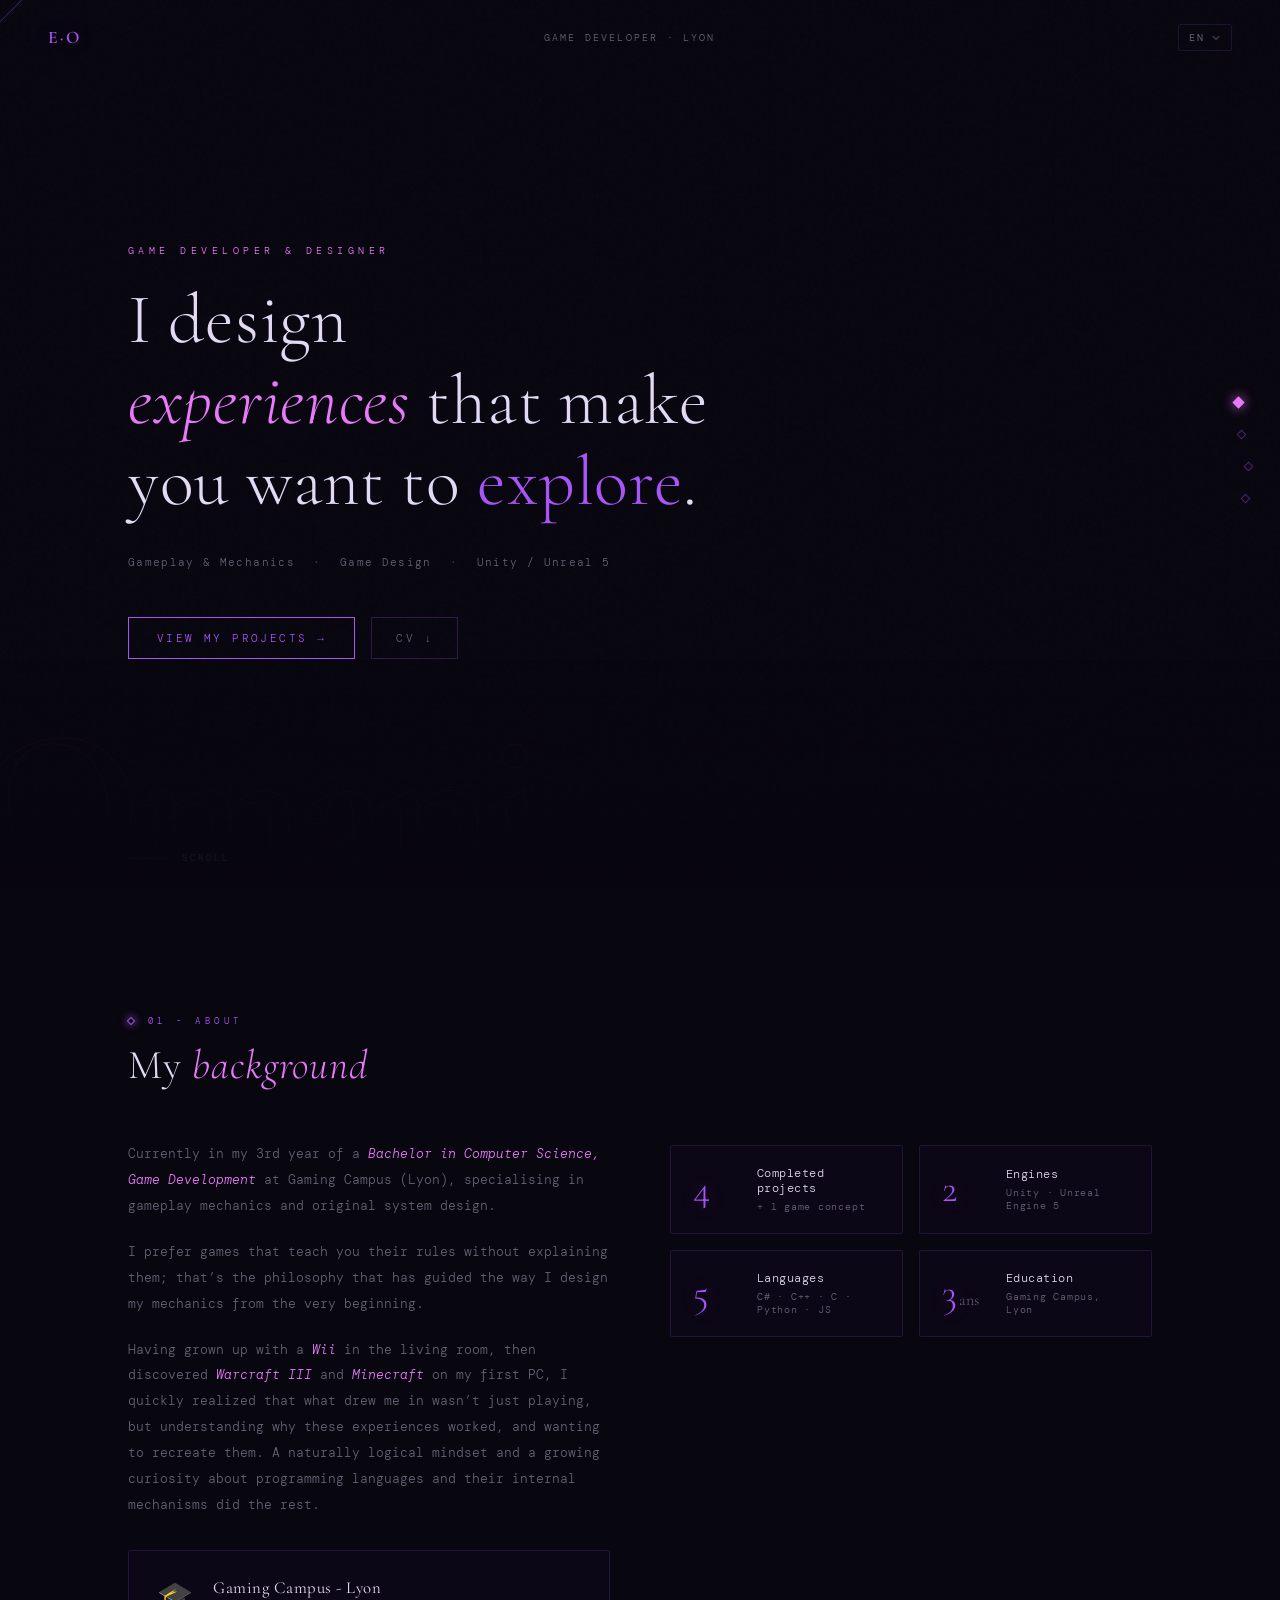
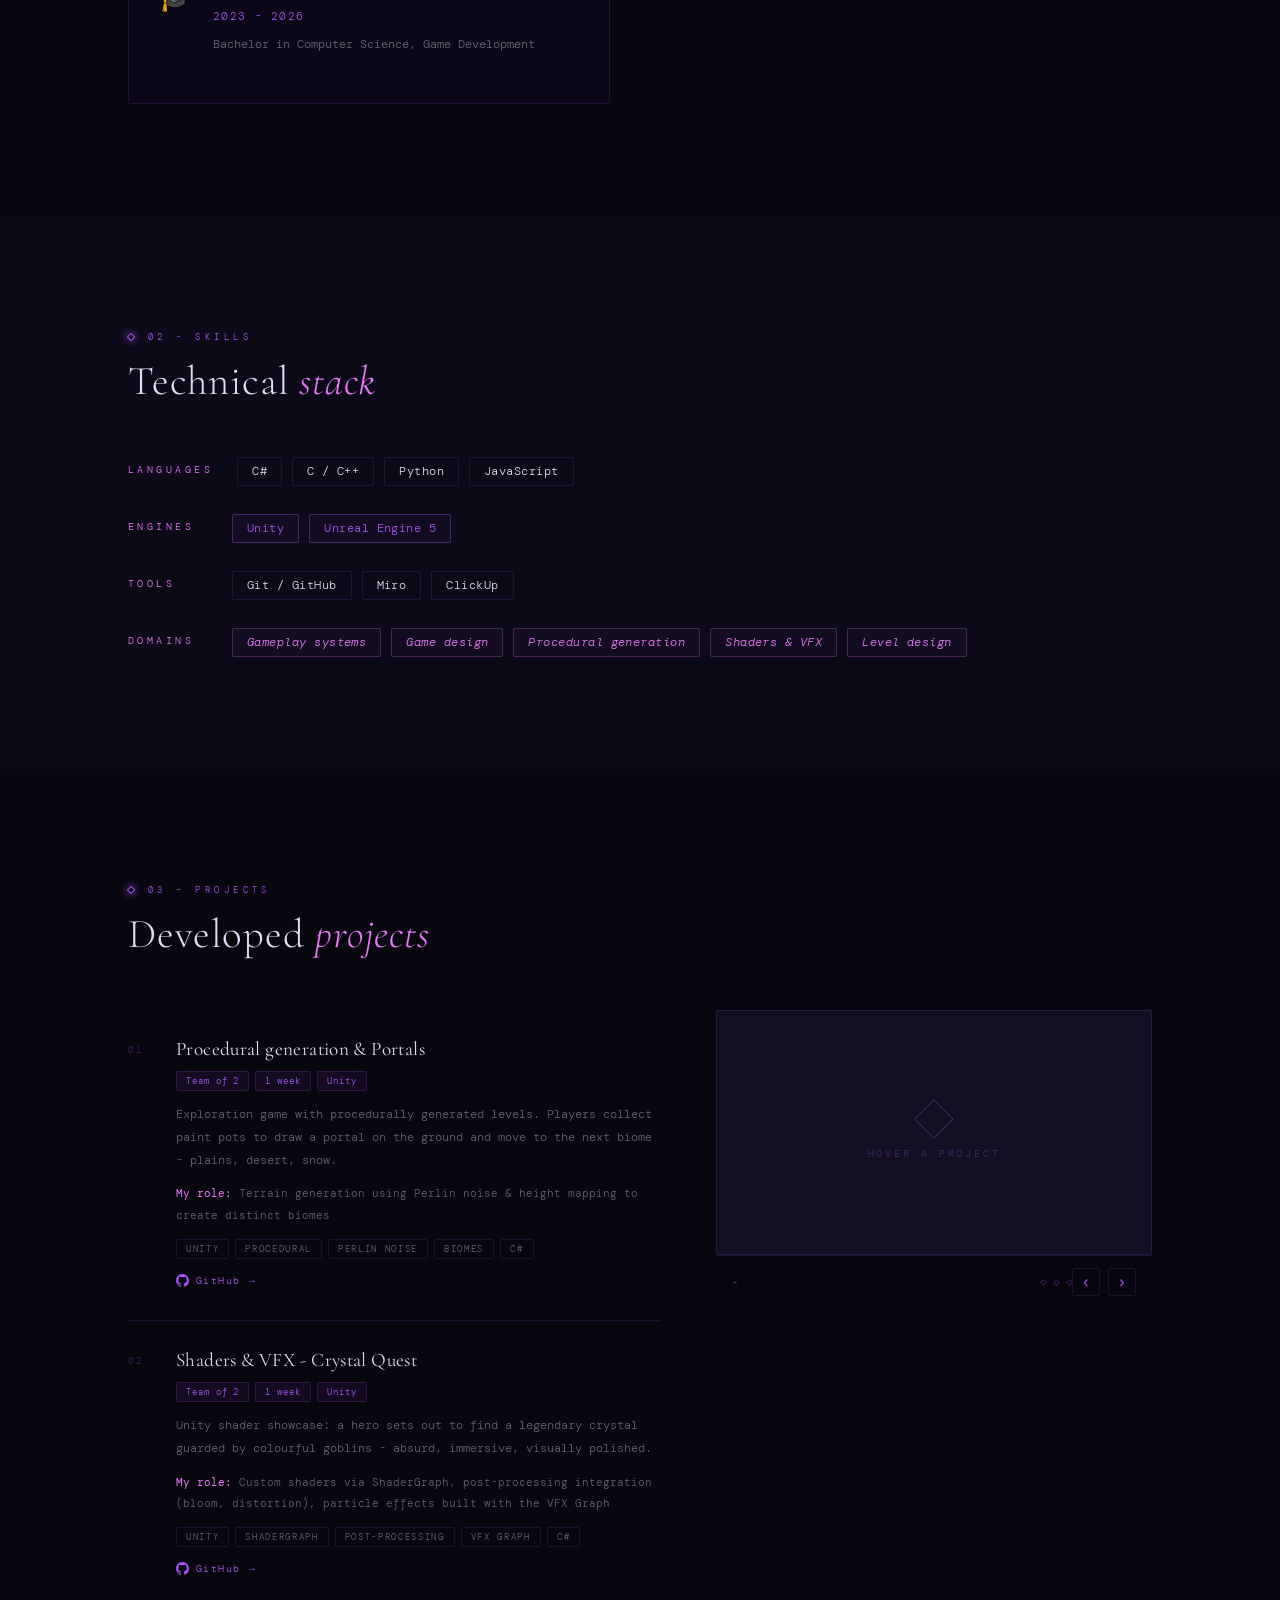
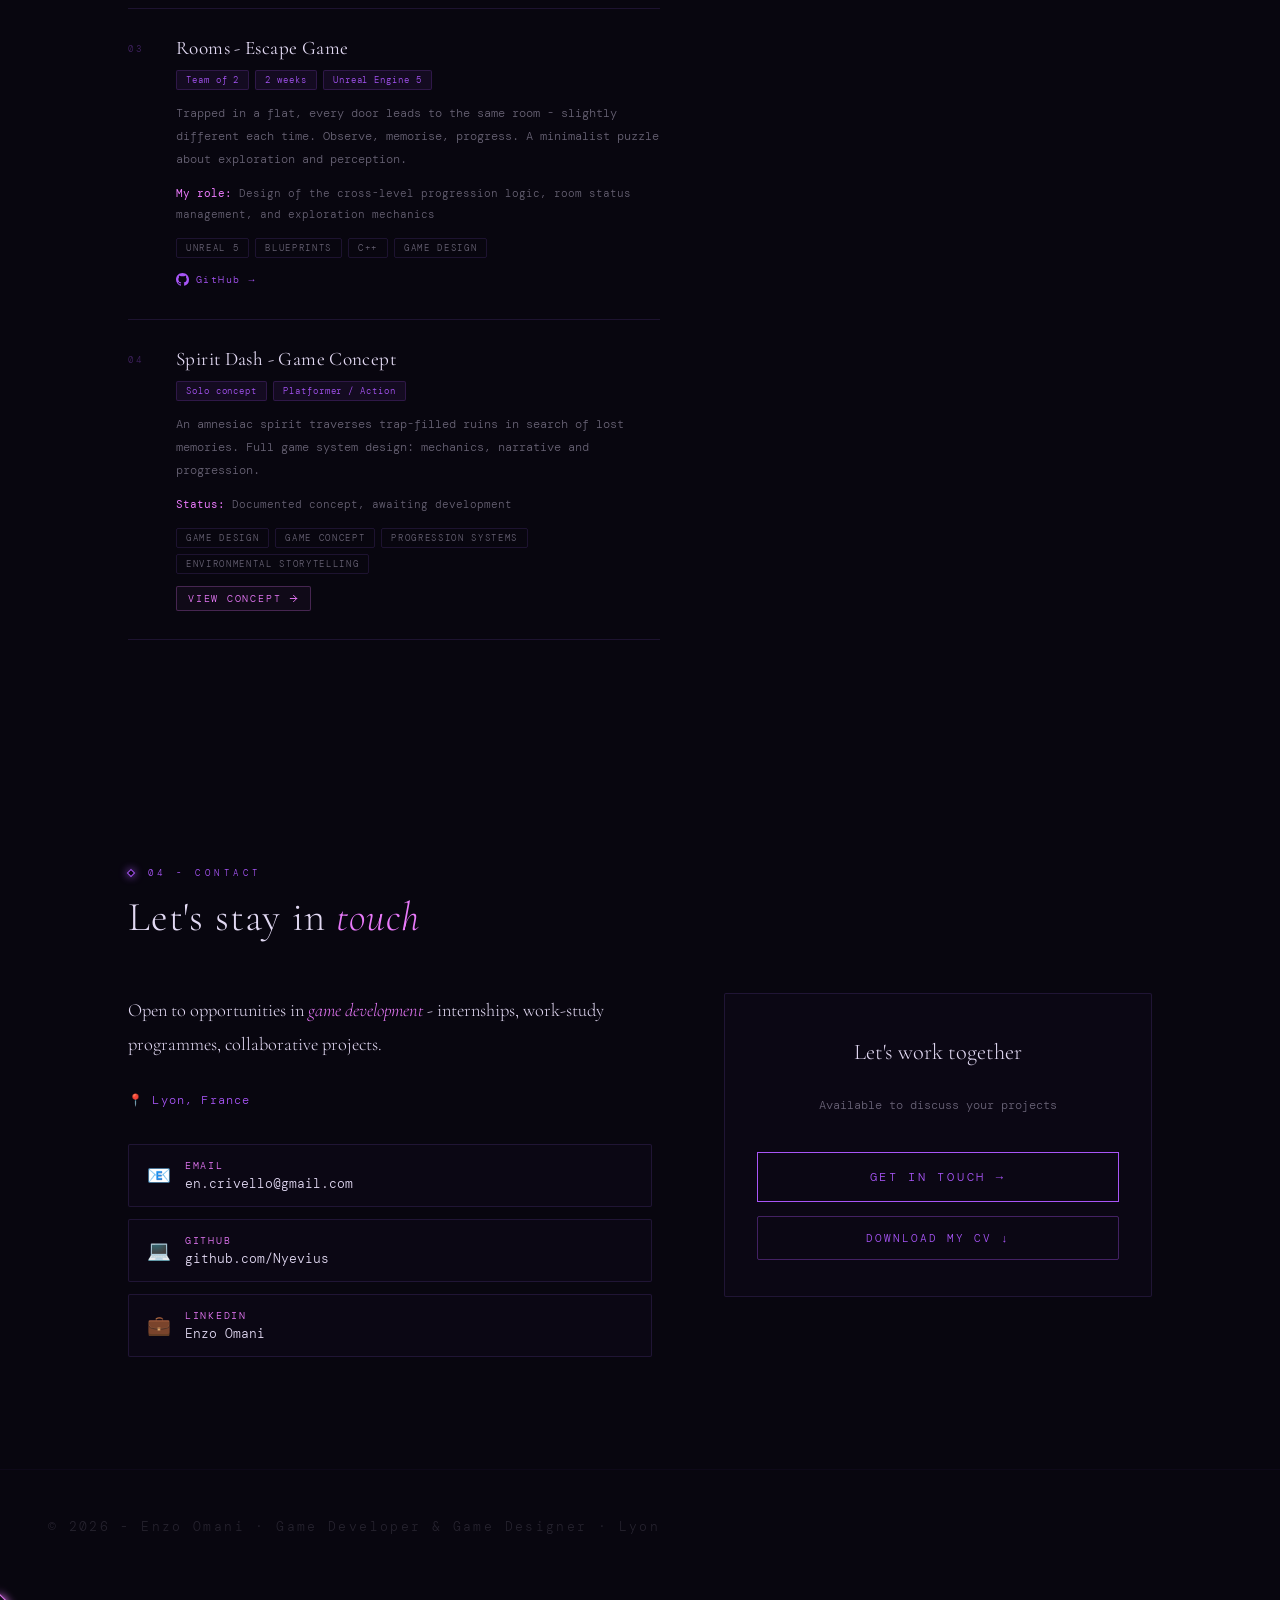
==== en/index.html @ 48c4a026 "Add English pages and language switcher Introduce English version of the site and UI language switch" ====
﻿<!DOCTYPE html>
<html lang="en">
<head>
    <meta charset="UTF-8">
    <meta name="viewport" content="width=device-width, initial-scale=1.0">
    <title>Enzo Omani - Game Developer & Game Designer</title>
    <link rel="preconnect" href="https://fonts.googleapis.com">
    <link rel="preconnect" href="https://fonts.gstatic.com" crossorigin>
    <link href="https://fonts.googleapis.com/css2?family=Cormorant+Garamond:ital,wght@0,300;0,400;0,600;1,300;1,400&family=DM+Mono:ital,wght@0,300;0,400;1,300&display=swap" rel="stylesheet">
    <link rel="stylesheet" href="style.css">
</head>
<body>
    <canvas id="hex-canvas"></canvas>

    <nav class="nav">
        <div class="nav-logo">E·O</div>
        <div class="nav-right">Game Developer · Lyon</div>

        <div class="lang-switcher">
            <button class="lang-btn" id="lang-btn" aria-label="Switch language">
                <span class="lang-current">EN</span>
                <svg width="10" height="10" viewBox="0 0 10 10" fill="currentColor"><path d="M2 3.5L5 6.5L8 3.5" stroke="currentColor" stroke-width="1.2" fill="none" stroke-linecap="round"/></svg>
            </button>
            <div class="lang-dropdown" id="lang-dropdown">
                <a href="../en/" class="lang-option lang-option--active">EN - English</a>
                <a href="../fr/" class="lang-option">FR - Français</a>
            </div>
        </div>
    </nav>

    <header class="hero">
        <div class="hero-watermark">Omani</div>
        <div class="hero-content">
            <p class="hero-eyebrow">Game Developer &amp; Designer</p>
            <h1>
                I design<br>
                <span class="highlight">experiences</span> that make<br>
                you want to <span class="highlight-teal">explore</span>.
            </h1>
            <p class="hero-subtitle">
                Gameplay &amp; Mechanics <span>·</span> Game Design <span>·</span> Unity / Unreal 5
            </p>
            <div class="hero-cta">
                <a href="#projects" class="btn-primary">View my projects <span class="btn-arrow">→</span></a>
                <a href="../CV_Enzo_OMANI_EN.pdf" download class="btn-ghost">CV ↓</a>
            </div>
        </div>
        <div class="scroll-hint"><div class="scroll-line"></div>Scroll</div>
    </header>

    <!-- À propos -->
    <section id="about" class="section">
        <p class="section-label">01 - About</p>
        <h2>My <span class="accent">background</span></h2>
        <div class="about-grid">
            <div class="about-text">
                <p>Currently in my 3rd year of a <span class="highlight">Bachelor in Computer Science, Game Development</span> at Gaming Campus (Lyon), specialising in gameplay mechanics and original system design.</p>
                <p>I prefer games that teach you their rules without explaining them; that’s the philosophy that has guided the way I design my mechanics from the very beginning.</p>
                <p>Having grown up with a <span class="highlight">Wii</span> in the living room, then discovered <span class="highlight">Warcraft III</span> and <span class="highlight">Minecraft</span> on my first PC, I quickly realized that what drew me in wasn’t just playing, but understanding why these experiences worked, and wanting to recreate them. A naturally logical mindset and a growing curiosity about programming languages and their internal mechanisms did the rest.</p>
                <div class="formation-card">
                    <div class="formation-icon">🎓</div>
                    <div class="formation-content">
                        <h3>Gaming Campus - Lyon</h3>
                        <p class="formation-years">2023 - 2026</p>
                        <p class="formation-degree">Bachelor in Computer Science, Game Development</p>
                    </div>
                </div>
            </div>
            <div class="about-highlights">
                <div class="highlight-card">
                    <span class="highlight-num">4</span>
                    <div class="highlight-info">
                        <span class="highlight-label">Completed projects</span>
                        <span class="highlight-sub">+ 1 game concept</span>
                    </div>
                </div>
                <div class="highlight-card">
                    <span class="highlight-num">2</span>
                    <div class="highlight-info">
                        <span class="highlight-label">Engines</span>
                        <span class="highlight-sub">Unity · Unreal Engine 5</span>
                    </div>
                </div>
                <div class="highlight-card">
                    <span class="highlight-num">5</span>
                    <div class="highlight-info">
                        <span class="highlight-label">Languages</span>
                        <span class="highlight-sub">C# · C++ · C · Python · JS</span>
                    </div>
                </div>
                <div class="highlight-card">
                    <span class="highlight-num">3<span class="highlight-num-unit">ans</span></span>
                    <div class="highlight-info">
                        <span class="highlight-label">Education</span>
                        <span class="highlight-sub">Gaming Campus, Lyon</span>
                    </div>
                </div>
            </div>
        </div>
    </section>

    <!-- Compétences -->
    <section id="skills" class="section dark-section">
        <p class="section-label">02 - Skills</p>
        <h2>Technical <span class="accent">stack</span></h2>
        <div class="skills-flat">
            <div class="skills-flat-group">
                <span class="skills-flat-label">Languages</span>
                <div class="skills-flat-tags">
                    <span class="skill-pill">C#</span>
                    <span class="skill-pill">C / C++</span>
                    <span class="skill-pill">Python</span>
                    <span class="skill-pill">JavaScript</span>
                </div>
            </div>
            <div class="skills-flat-group">
                <span class="skills-flat-label">Engines</span>
                <div class="skills-flat-tags">
                    <span class="skill-pill accent">Unity</span>
                    <span class="skill-pill accent">Unreal Engine 5</span>
                </div>
            </div>
            <div class="skills-flat-group">
                <span class="skills-flat-label">Tools</span>
                <div class="skills-flat-tags">
                    <span class="skill-pill">Git / GitHub</span>
                    <span class="skill-pill">Miro</span>
                    <span class="skill-pill">ClickUp</span>
                </div>
            </div>
            <div class="skills-flat-group">
                <span class="skills-flat-label">Domains</span>
                <div class="skills-flat-tags">
                    <span class="skill-pill highlight">Gameplay systems</span>
                    <span class="skill-pill highlight">Game design</span>
                    <span class="skill-pill highlight">Procedural generation</span>
                    <span class="skill-pill highlight">Shaders &amp; VFX</span>
                    <span class="skill-pill highlight">Level design</span>
                </div>
            </div>
        </div>
    </section>

    <!-- Projets -->
    <section id="projects" class="section">
        <p class="section-label">03 - Projects</p>
        <h2>Developed <span class="accent">projects</span></h2>
        <div class="projects-layout">

            <!-- Liste gauche -->
            <div class="projects-list-panel">

                <div class="project-row" data-project="0">
                    <span class="row-num">01</span>
                    <div class="row-body">
                        <h3 class="row-title">Procedural generation &amp; Portals</h3>
                        <div class="row-meta">
                            <span class="meta-badge">Team of 2</span>
                            <span class="meta-badge">1 week</span>
                            <span class="meta-badge">Unity</span>
                        </div>
                        <p class="row-desc">Exploration game with procedurally generated levels. Players collect paint pots to draw a portal on the ground and move to the next biome - plains, desert, snow.</p>
                        <p class="row-role"><strong>My role:</strong> Terrain generation using Perlin noise & height mapping to create distinct biomes</p>
                        <div class="row-tags"><span class="tag">Unity</span><span class="tag">Procedural</span><span class="tag">Perlin Noise</span><span class="tag">Biomes</span><span class="tag">C#</span></div>
                        <a href="https://github.com/Nyevius/Portal-Procedural" target="_blank" rel="noopener" class="row-link">
                            <svg width="13" height="13" viewBox="0 0 24 24" fill="currentColor"><path d="M12 0C5.37 0 0 5.37 0 12c0 5.31 3.435 9.795 8.205 11.385.6.105.825-.255.825-.57 0-.285-.015-1.23-.015-2.235-3.015.555-3.795-.735-4.035-1.41-.135-.345-.72-1.41-1.23-1.695-.42-.225-1.02-.78-.015-.795.945-.015 1.62.87 1.845 1.23 1.08 1.815 2.805 1.305 3.495.99.105-.78.42-1.305.765-1.605-2.67-.3-5.46-1.335-5.46-5.925 0-1.305.465-2.385 1.23-3.225-.12-.3-.54-1.53.12-3.18 0 0 1.005-.315 3.3 1.23.96-.27 1.98-.405 3-.405s2.04.135 3 .405c2.295-1.56 3.3-1.23 3.3-1.23.66 1.65.24 2.88.12 3.18.765.84 1.23 1.905 1.23 3.225 0 4.605-2.805 5.625-5.475 5.925.435.375.81 1.095.81 2.22 0 1.605-.015 2.895-.015 3.3 0 .315.225.69.825.57A12.02 12.02 0 0 0 24 12c0-6.63-5.37-12-12-12z"/></svg>
                            GitHub →
                        </a>
                    </div>
                </div>

                <div class="project-row" data-project="1">
                    <span class="row-num">02</span>
                    <div class="row-body">
                        <h3 class="row-title">Shaders &amp; VFX - Crystal Quest</h3>
                        <div class="row-meta">
                            <span class="meta-badge">Team of 2</span>
                            <span class="meta-badge">1 week</span>
                            <span class="meta-badge">Unity</span>
                        </div>
                        <p class="row-desc">Unity shader showcase: a hero sets out to find a legendary crystal guarded by colourful goblins - absurd, immersive, visually polished.</p>
                        <p class="row-role"><strong>My role:</strong> Custom shaders via ShaderGraph, post-processing integration (bloom, distortion), particle effects built with the VFX Graph</p>
                        <div class="row-tags"><span class="tag">Unity</span><span class="tag">ShaderGraph</span><span class="tag">Post-Processing</span><span class="tag">VFX Graph</span><span class="tag">C#</span></div>
                        <a href="https://github.com/Nyevius/Shaders-VFX" target="_blank" rel="noopener" class="row-link">
                            <svg width="13" height="13" viewBox="0 0 24 24" fill="currentColor"><path d="M12 0C5.37 0 0 5.37 0 12c0 5.31 3.435 9.795 8.205 11.385.6.105.825-.255.825-.57 0-.285-.015-1.23-.015-2.235-3.015.555-3.795-.735-4.035-1.41-.135-.345-.72-1.41-1.23-1.695-.42-.225-1.02-.78-.015-.795.945-.015 1.62.87 1.845 1.23 1.08 1.815 2.805 1.305 3.495.99.105-.78.42-1.305.765-1.605-2.67-.3-5.46-1.335-5.46-5.925 0-1.305.465-2.385 1.23-3.225-.12-.3-.54-1.53.12-3.18 0 0 1.005-.315 3.3 1.23.96-.27 1.98-.405 3-.405s2.04.135 3 .405c2.295-1.56 3.3-1.23 3.3-1.23.66 1.65.24 2.88.12 3.18.765.84 1.23 1.905 1.23 3.225 0 4.605-2.805 5.625-5.475 5.925.435.375.81 1.095.81 2.22 0 1.605-.015 2.895-.015 3.3 0 .315.225.69.825.57A12.02 12.02 0 0 0 24 12c0-6.63-5.37-12-12-12z"/></svg>
                            GitHub →
                        </a>
                    </div>
                </div>

                <div class="project-row" data-project="2">
                    <span class="row-num">03</span>
                    <div class="row-body">
                        <h3 class="row-title">Rooms - Escape Game</h3>
                        <div class="row-meta">
                            <span class="meta-badge">Team of 2</span>
                            <span class="meta-badge">2 weeks</span>
                            <span class="meta-badge">Unreal Engine 5</span>
                        </div>
                        <p class="row-desc">Trapped in a flat, every door leads to the same room - slightly different each time. Observe, memorise, progress. A minimalist puzzle about exploration and perception.</p>
                        <p class="row-role"><strong>My role:</strong> Design of the cross-level progression logic, room status management, and exploration mechanics</p>
                        <div class="row-tags"><span class="tag">Unreal 5</span><span class="tag">Blueprints</span><span class="tag">C++</span><span class="tag">Game Design</span></div>
                        <a href="https://github.com/Nyevius/Rooms-Puzzle-Game-" target="_blank" rel="noopener" class="row-link">
                            <svg width="13" height="13" viewBox="0 0 24 24" fill="currentColor"><path d="M12 0C5.37 0 0 5.37 0 12c0 5.31 3.435 9.795 8.205 11.385.6.105.825-.255.825-.57 0-.285-.015-1.23-.015-2.235-3.015.555-3.795-.735-4.035-1.41-.135-.345-.72-1.41-1.23-1.695-.42-.225-1.02-.78-.015-.795.945-.015 1.62.87 1.845 1.23 1.08 1.815 2.805 1.305 3.495.99.105-.78.42-1.305.765-1.605-2.67-.3-5.46-1.335-5.46-5.925 0-1.305.465-2.385 1.23-3.225-.12-.3-.54-1.53.12-3.18 0 0 1.005-.315 3.3 1.23.96-.27 1.98-.405 3-.405s2.04.135 3 .405c2.295-1.56 3.3-1.23 3.3-1.23.66 1.65.24 2.88.12 3.18.765.84 1.23 1.905 1.23 3.225 0 4.605-2.805 5.625-5.475 5.925.435.375.81 1.095.81 2.22 0 1.605-.015 2.895-.015 3.3 0 .315.225.69.825.57A12.02 12.02 0 0 0 24 12c0-6.63-5.37-12-12-12z"/></svg>
                            GitHub →
                        </a>
                    </div>
                </div>

                <div class="project-row" data-project="3">
                    <span class="row-num">04</span>
                    <div class="row-body">
                        <h3 class="row-title">Spirit Dash - Game Concept</h3>
                        <div class="row-meta">
                            <span class="meta-badge">Solo concept</span>
                            <span class="meta-badge">Platformer / Action</span>
                        </div>
                        <p class="row-desc">An amnesiac spirit traverses trap-filled ruins in search of lost memories. Full game system design: mechanics, narrative and progression.</p>
                        <p class="row-role"><strong>Status:</strong> Documented concept, awaiting development</p>
                        <div class="row-tags"><span class="tag">Game Design</span><span class="tag">Game Concept</span><span class="tag">Progression systems</span><span class="tag">Environmental storytelling</span></div>
                        <a href="spirit-dash.html" class="row-concept-btn">
                            View concept
                            <svg xmlns="http://www.w3.org/2000/svg" width="11" height="11" viewBox="0 0 24 24" fill="none" stroke="currentColor" stroke-width="2" stroke-linecap="round" stroke-linejoin="round"><line x1="5" y1="12" x2="19" y2="12"/><polyline points="12 5 19 12 12 19"/></svg>
                        </a>
                    </div>
                </div>

            </div>

            <!-- Preview panel droite -->
            <div class="projects-preview-panel">
                <div class="preview-frame" id="preview-frame">
                    <!-- Placeholder -->
                    <div class="preview-placeholder" id="preview-placeholder">
                        <div class="placeholder-diamond"></div>
                        <span class="placeholder-text">Hover a project</span>
                    </div>

                    <!-- Slides projet 0 -->
                    <div class="preview-slide" data-project="0" data-img="0"><img src="../images/GenProcStart.png" alt="Plaines"></div>
                    <div class="preview-slide" data-project="0" data-img="1"><img src="../images/GenProcDesert.png" alt="Désert"></div>
                    <div class="preview-slide" data-project="0" data-img="2"><img src="../images/GenProcPortal.png" alt="Portail"></div>

                    <!-- Slides projet 1 -->
                    <div class="preview-slide" data-project="1" data-img="0"><img src="../images/ShaderVFX (1).png" alt="Crystal Quest"></div>
                    <div class="preview-slide" data-project="1" data-img="1"><img src="../images/ShaderVFX (2).png" alt="VFX"></div>

                    <!-- Slides projet 2 -->
                    <div class="preview-slide" data-project="2" data-img="0"><img src="../images/Rooms (1).png" alt="Rooms 1"></div>
                    <div class="preview-slide" data-project="2" data-img="1"><img src="../images/Rooms (2).png" alt="Rooms 2"></div>
                    <div class="preview-slide" data-project="2" data-img="2"><img src="../images/Rooms (3).png" alt="Rooms 3"></div>

                    <!-- Concept Spirit Dash -->
                    <div class="preview-slide" data-project="3" data-img="0">
                        <img src="../images/SpiritDash.png" alt="Spirit Dash">
                    </div>
                </div>

                <!-- Nav barre sous la preview -->
                <div class="preview-nav">
                    <span class="preview-nav-title" id="preview-nav-title">-</span>
                    <div class="preview-dots" id="preview-dots"></div>
                    <div class="preview-arrows">
                        <button class="preview-btn" id="preview-prev">‹</button>
                        <button class="preview-btn" id="preview-next">›</button>
                    </div>
                </div>
            </div>

        </div>
    </section>

    <!-- Contact -->
    <section id="contact" class="section">
        <p class="section-label">04 - Contact</p>
        <h2>Let's stay in <span class="accent">touch</span></h2>
        <div class="contact-layout">
            <div>
                <p class="contact-intro">Open to opportunities in <span class="highlight">game development</span> - internships, work-study programmes, collaborative projects.</p>
                <p class="contact-location">📍 Lyon, France</p>
                <div class="contact-links">
                    <a href="mailto:en.crivello@gmail.com" class="contact-link">
                        <span class="contact-icon">📧</span>
                        <div class="contact-info-block"><span class="contact-label">Email</span><span class="contact-value">en.crivello@gmail.com</span></div>
                    </a>
                    <a href="https://github.com/Nyevius" target="_blank" rel="noopener noreferrer" class="contact-link">
                        <span class="contact-icon">💻</span>
                        <div class="contact-info-block"><span class="contact-label">GitHub</span><span class="contact-value">github.com/Nyevius</span></div>
                    </a>
                    <a href="https://www.linkedin.com/in/enzo-omani/" target="_blank" rel="noopener noreferrer" class="contact-link">
                        <span class="contact-icon">💼</span>
                        <div class="contact-info-block"><span class="contact-label">LinkedIn</span><span class="contact-value">Enzo Omani</span></div>
                    </a>
                </div>
            </div>
            <div class="contact-actions">
                <p class="contact-actions-title">Let's work together</p>
                <p class="contact-actions-sub">Available to discuss your projects</p>
                <a href="mailto:en.crivello@gmail.com" class="btn-primary btn-large">Get in touch <span class="btn-arrow">→</span></a>
                <a href="../CV_Enzo_OMANI_EN.pdf" download class="btn-secondary">Download my CV ↓</a>
            </div>
        </div>
    </section>

    <footer><p>© 2026 - Enzo Omani · Game Developer &amp; Game Designer · Lyon</p></footer>

    <script src="script.js"></script>
    <script>
    /* ── Preview panel interactif ───────────────────────── */
    const projectData = [
        { title: 'Procedural Generation', imgCount: 3 },
        { title: 'Shaders & VFX', imgCount: 2 },
        { title: 'Rooms - Escape Game', imgCount: 3 },
        { title: 'Spirit Dash - Concept', imgCount: 1 }
    ];

    let activeProject = -1;
    let activeImg = 0;

    const frame       = document.getElementById('preview-frame');
    const placeholder = document.getElementById('preview-placeholder');
    const navTitle    = document.getElementById('preview-nav-title');
    const dotsWrap    = document.getElementById('preview-dots');
    const btnPrev     = document.getElementById('preview-prev');
    const btnNext     = document.getElementById('preview-next');

    function showProject(idx) {
        if (idx === activeProject) return;
        activeProject = idx;
        activeImg = 0;

        // masque placeholder
        placeholder.classList.add('hidden');
        frame.classList.add('lit');

        // masque tous les slides et concepts
        document.querySelectorAll('.preview-slide, .preview-concept').forEach(el => el.classList.remove('active'));

        const data = projectData[idx];

        if (data.imgCount === 0) {
            // concept
            document.querySelector(`.preview-concept[data-project="${idx}"]`).classList.add('active');
            navTitle.textContent = data.title;
            dotsWrap.innerHTML = '';
            btnPrev.style.opacity = '0.2';
            btnNext.style.opacity = '0.2';
        } else {
            showImg(idx, 0);
            navTitle.textContent = data.title;
            buildDots(idx, data.imgCount);
            btnPrev.style.opacity = '1';
            btnNext.style.opacity = '1';
        }

        document.querySelectorAll('.project-row').forEach((r, i) => r.classList.toggle('active', i === idx));
    }

    function showImg(proj, imgIdx) {
        document.querySelectorAll(`.preview-slide[data-project="${proj}"]`).forEach(el => el.classList.remove('active'));
        const target = document.querySelector(`.preview-slide[data-project="${proj}"][data-img="${imgIdx}"]`);
        if (target) target.classList.add('active');
        activeImg = imgIdx;
        document.querySelectorAll('.preview-dot').forEach((d, i) => d.classList.toggle('active', i === imgIdx));
    }

    function buildDots(proj, count) {
        dotsWrap.innerHTML = '';
        for (let i = 0; i < count; i++) {
            const d = document.createElement('span');
            d.className = 'preview-dot' + (i === 0 ? ' active' : '');
            d.addEventListener('click', () => showImg(proj, i));
            dotsWrap.appendChild(d);
        }
    }

    btnPrev.addEventListener('click', () => {
        if (activeProject < 0 || projectData[activeProject].imgCount === 0) return;
        const c = projectData[activeProject].imgCount;
        showImg(activeProject, (activeImg - 1 + c) % c);
    });

    btnNext.addEventListener('click', () => {
        if (activeProject < 0 || projectData[activeProject].imgCount === 0) return;
        const c = projectData[activeProject].imgCount;
        showImg(activeProject, (activeImg + 1) % c);
    });

    document.querySelectorAll('.project-row').forEach((row, i) => {
        row.addEventListener('mouseenter', () => showProject(i));
    });
    </script>
</body>
</html>
---- en/style.css ----
﻿@import url('https://fonts.googleapis.com/css2?family=Cormorant+Garamond:ital,wght@0,300;0,400;0,600;1,300;1,400&family=DM+Mono:ital,wght@0,300;0,400;1,300&display=swap');

:root {
    --bg:      #08060f;
    --bg2:     #0d0a18;
    --surface: #130f22;
    --border:  rgba(160, 100, 255, 0.14);
    --accent:  #a855f7;
    --accent2: #e879f9;
    --accent3: #7c3aed;
    --text:    #e2d9f3;
    --muted:   rgba(220, 210, 240, 0.45);
    --glow:    rgba(168, 85, 247, 0.22);
}

*, *::before, *::after { box-sizing: border-box; margin: 0; padding: 0; }
html { scroll-behavior: smooth; }
body { font-family: 'DM Mono', monospace; background: var(--bg); color: var(--text); cursor: none; overflow-x: hidden; }

body::after {
    content: ''; position: fixed; inset: 0;
    background-image: url("data:image/svg+xml,%3Csvg viewBox='0 0 256 256' xmlns='http://www.w3.org/2000/svg'%3E%3Cfilter id='n'%3E%3CfeTurbulence type='fractalNoise' baseFrequency='0.9' numOctaves='4' stitchTiles='stitch'/%3E%3C/filter%3E%3Crect width='100%25' height='100%25' filter='url(%23n)' opacity='0.035'/%3E%3C/svg%3E");
    pointer-events: none; z-index: 1; opacity: 0.45;
}

#hex-canvas { position: fixed; top: 0; left: 0; z-index: 0; pointer-events: none; }

/* ─── Losange cursor ─────────────────────────────────────── */
.cursor-diamond {
    position: fixed; width: 14px; height: 14px; border: 1.5px solid var(--accent2);
    transform: translate(-50%, -50%) rotate(45deg); pointer-events: none; z-index: 9999;
    box-shadow: 0 0 8px var(--accent2), inset 0 0 4px rgba(232,121,249,0.15);
    animation: diamondSpin 4s linear infinite;
}
.cursor-outer {
    position: fixed; width: 32px; height: 32px; border: 1px solid rgba(168,85,247,0.3);
    transform: translate(-50%, -50%) rotate(45deg); pointer-events: none; z-index: 9998;
    transition: left 0.12s ease, top 0.12s ease, width 0.25s, height 0.25s;
    animation: diamondSpin 8s linear infinite reverse;
}
body:has(a:hover) .cursor-diamond, body:has(.project-row:hover) .cursor-diamond {
    width: 18px; height: 18px; border-color: var(--accent);
    box-shadow: 0 0 16px var(--accent), inset 0 0 8px rgba(168,85,247,0.3);
}
body:has(a:hover) .cursor-outer { width: 48px; height: 48px; border-color: rgba(168,85,247,0.5); }
@keyframes diamondSpin { from { transform: translate(-50%,-50%) rotate(45deg); } to { transform: translate(-50%,-50%) rotate(405deg); } }

/* ─── Nav dots ───────────────────────────────────────────── */
.nav-dots {
    position: fixed; right: 28px; top: 50%; transform: translateY(-50%);
    z-index: 200; display: flex; flex-direction: column; gap: 20px; align-items: center;
}
.nav-dot { position: relative; display: flex; align-items: center; justify-content: flex-end; gap: 10px; cursor: pointer; text-decoration: none; }
.nav-dot-pip { width: 7px; height: 7px; border: 1px solid rgba(168,85,247,0.4); transform: rotate(45deg); transition: all 0.3s; background: transparent; }
.nav-dot.active .nav-dot-pip, .nav-dot:hover .nav-dot-pip { background: var(--accent2); border-color: var(--accent2); box-shadow: 0 0 10px var(--accent2); transform: rotate(45deg) scale(1.2); }
.nav-dot-label { font-size: 0.58rem; letter-spacing: 0.2em; text-transform: uppercase; color: var(--muted); opacity: 0; transform: translateX(8px); transition: opacity 0.25s, transform 0.25s; pointer-events: none; white-space: nowrap; font-weight: 300; }
.nav-dot:hover .nav-dot-label { opacity: 1; transform: translateX(0); }

/* ─── Nav bar ────────────────────────────────────────────── */
.nav { position: fixed; width: 100%; padding: 24px 48px; display: flex; justify-content: space-between; align-items: center; z-index: 100; background: transparent; transition: background 0.3s, backdrop-filter 0.3s; }
.nav.scrolled { background: rgba(8,6,15,0.90); backdrop-filter: blur(14px); border-bottom: 1px solid rgba(168,85,247,0.1); }
.nav-logo { font-family: 'Cormorant Garamond', serif; font-weight: 600; font-size: 1.1rem; letter-spacing: 0.14em; color: var(--accent); text-shadow: 0 0 24px var(--glow); }
.nav-right { font-size: 0.62rem; letter-spacing: 0.22em; text-transform: uppercase; color: var(--muted); font-weight: 300; }

/* ─── Hero ───────────────────────────────────────────────── */
.hero { position: relative; min-height: 100vh; display: flex; align-items: center; padding: 0 10%; z-index: 2; overflow: hidden; }
.hero-watermark { position: absolute; bottom: -2%; left: -2%; font-family: 'Cormorant Garamond', serif; font-size: clamp(100px, 18vw, 220px); font-weight: 600; color: transparent; -webkit-text-stroke: 1px rgba(168,85,247,0.07); letter-spacing: -0.04em; line-height: 1; pointer-events: none; z-index: 0; user-select: none; white-space: nowrap; }
.hero-content { position: relative; z-index: 1; }
.hero::after { content: ''; position: absolute; bottom: 0; left: 0; right: 0; height: 240px; background: linear-gradient(to bottom, transparent, var(--bg)); pointer-events: none; z-index: 2; }
.hero-eyebrow { font-size: 0.62rem; letter-spacing: 0.45em; text-transform: uppercase; color: var(--accent2); margin-bottom: 20px; opacity: 0; animation: fadeUp 0.7s ease 0.3s forwards; font-weight: 300; }
.hero h1 { font-family: 'Cormorant Garamond', serif; font-size: clamp(2.4rem, 5.5vw, 5rem); font-weight: 300; line-height: 1.15; letter-spacing: 0.01em; opacity: 0; animation: fadeUp 0.8s ease 0.5s forwards; }
.highlight { color: var(--accent2); font-style: italic; }
.highlight-teal { color: var(--accent); }
.hero-subtitle { margin-top: 28px; font-size: 0.7rem; color: var(--muted); letter-spacing: 0.12em; line-height: 2; font-weight: 300; opacity: 0; animation: fadeUp 0.8s ease 0.7s forwards; }
.hero-subtitle span { display: inline-block; margin: 0 10px; color: var(--accent); opacity: 0.5; }
.hero-cta { display: flex; gap: 16px; align-items: center; margin-top: 44px; opacity: 0; animation: fadeUp 0.8s ease 0.9s forwards; flex-wrap: wrap; }
.scroll-hint { position: absolute; bottom: 36px; left: 10%; display: flex; align-items: center; gap: 14px; font-size: 0.58rem; letter-spacing: 0.32em; text-transform: uppercase; color: var(--muted); opacity: 0; animation: fadeUp 0.8s ease 1.2s forwards; font-weight: 300; }
.scroll-line { width: 40px; height: 1px; background: rgba(168,85,247,0.2); position: relative; overflow: hidden; }
.scroll-line::after { content: ''; position: absolute; left: -100%; width: 100%; height: 100%; background: var(--accent2); animation: scanLine 2.2s ease-in-out infinite; box-shadow: 0 0 5px var(--accent2); }
@keyframes scanLine { 0% { left: -100%; } 100% { left: 100%; } }

/* ─── Buttons ────────────────────────────────────────────── */
.btn-primary { display: inline-flex; align-items: center; gap: 10px; padding: 13px 28px; border: 1px solid var(--accent); color: var(--accent); text-decoration: none; font-family: 'DM Mono', monospace; font-size: 0.68rem; font-weight: 300; letter-spacing: 0.22em; text-transform: uppercase; position: relative; overflow: hidden; transition: color 0.3s; }
.btn-primary::before { content: ''; position: absolute; inset: 0; background: var(--accent); transform: translateX(-101%); transition: transform 0.3s ease; z-index: -1; }
.btn-primary:hover { color: var(--bg); }
.btn-primary:hover::before { transform: translateX(0); }
.btn-arrow { transition: transform 0.3s; }
.btn-primary:hover .btn-arrow { transform: translateX(5px); }
.btn-ghost { display: inline-flex; align-items: center; gap: 8px; padding: 13px 24px; border: 1px solid rgba(168,85,247,0.25); color: var(--muted); text-decoration: none; font-family: 'DM Mono', monospace; font-size: 0.68rem; font-weight: 300; letter-spacing: 0.22em; text-transform: uppercase; transition: border-color 0.3s, color 0.3s; }
.btn-ghost:hover { border-color: var(--accent2); color: var(--accent2); }
.btn-large { padding: 16px 36px; font-size: 0.76rem; justify-content: center; }
.btn-secondary { display: inline-flex; align-items: center; justify-content: center; gap: 10px; padding: 14px 28px; border: 1px solid rgba(168,85,247,0.35); color: var(--accent); background: transparent; border-radius: 2px; font-family: 'DM Mono', monospace; font-size: 0.7rem; font-weight: 300; letter-spacing: 0.18em; text-decoration: none; transition: background 0.25s, color 0.25s, border-color 0.25s; text-transform: uppercase; }
.btn-secondary:hover { background: var(--accent); color: var(--bg); border-color: var(--accent); }

/* ─── Sections ───────────────────────────────────────────── */
.section { position: relative; padding: 112px 10%; z-index: 2; opacity: 0; transform: translateY(40px); transition: opacity 0.85s ease, transform 0.85s ease; scroll-margin-top: 80px; }
.section.visible { opacity: 1; transform: translateY(0); }
.dark-section { background: var(--bg2); }
.section-label { font-size: 0.58rem; letter-spacing: 0.48em; text-transform: uppercase; color: var(--accent); margin-bottom: 12px; display: flex; align-items: center; gap: 14px; font-weight: 300; }
.section-label::before { content: ''; display: inline-block; width: 6px; height: 6px; border: 1px solid var(--accent); transform: rotate(45deg); box-shadow: 0 0 8px var(--accent); }
h2 { font-family: 'Cormorant Garamond', serif; font-size: clamp(1.9rem, 3.2vw, 3rem); font-weight: 300; color: var(--text); margin-bottom: 52px; letter-spacing: 0.02em; line-height: 1.15; }
h2 .accent { color: var(--accent2); font-style: italic; }
p { font-size: 0.83rem; line-height: 1.95; color: var(--muted); max-width: 620px; margin-bottom: 20px; font-weight: 300; }

/* ─── About ──────────────────────────────────────────────── */
.about-grid { display: grid; grid-template-columns: 1fr 1fr; gap: 60px; align-items: start; }
.about-text p { max-width: none; }
.formation-card { display: flex; align-items: flex-start; gap: 20px; padding: 26px 28px; background: rgba(168,85,247,0.03); border: 1px solid var(--border); border-radius: 2px; transition: border-color 0.3s, background 0.3s; margin-top: 32px; }
.formation-card:hover { border-color: rgba(168,85,247,0.28); background: rgba(168,85,247,0.05); }
.formation-icon { font-size: 1.8rem; }
.formation-content h3 { font-family: 'Cormorant Garamond', serif; font-size: 1.05rem; font-weight: 400; color: var(--text); margin-bottom: 8px; letter-spacing: 0.03em; }
.formation-years { font-size: 0.68rem; color: var(--accent); margin-bottom: 6px; letter-spacing: 0.12em; }
.formation-degree { font-size: 0.76rem; color: var(--muted); font-weight: 300; }
.about-highlights { display: grid; grid-template-columns: 1fr 1fr; gap: 16px; padding-top: 4px; }

.highlight-card {
    display: flex; align-items: center; gap: 16px;
    padding: 20px 22px;
    border: 1px solid var(--border); border-radius: 2px;
    background: rgba(168,85,247,0.03);
    transition: border-color 0.3s, background 0.3s;
}

.highlight-card:hover {
    border-color: rgba(168,85,247,0.28);
    background: rgba(168,85,247,0.055);
}

.highlight-num {
    font-family: 'Cormorant Garamond', serif;
    font-size: 2.4rem; font-weight: 300; line-height: 1;
    color: var(--accent); min-width: 48px;
    text-shadow: 0 0 20px var(--glow);
}

.highlight-num-unit {
    font-size: 1rem; font-weight: 300; margin-left: 2px; color: var(--muted);
}

.highlight-info { display: flex; flex-direction: column; gap: 4px; }

.highlight-label {
    font-size: 0.72rem; color: var(--text); font-weight: 300; letter-spacing: 0.04em;
}

.highlight-sub {
    font-size: 0.6rem; color: var(--muted); font-weight: 300;
    letter-spacing: 0.08em;
}

/* ─── Skills ─────────────────────────────────────────────── */
.skills-flat { display: flex; flex-direction: column; gap: 28px; margin-top: 8px; }
.skills-flat-group { display: flex; align-items: flex-start; gap: 24px; }
.skills-flat-label { font-size: 0.6rem; letter-spacing: 0.36em; text-transform: uppercase; color: var(--accent2); font-weight: 300; min-width: 80px; padding-top: 6px; }
.skills-flat-tags { display: flex; flex-wrap: wrap; gap: 10px; }
.skill-pill { font-size: 0.72rem; padding: 6px 14px; border: 1px solid var(--border); color: var(--text); border-radius: 2px; font-weight: 300; letter-spacing: 0.04em; transition: border-color 0.3s, color 0.3s; }
.skill-pill.accent { border-color: rgba(168,85,247,0.35); color: var(--accent); background: rgba(168,85,247,0.04); }
.skill-pill.highlight { border-color: rgba(232,121,249,0.25); color: var(--accent2); background: rgba(232,121,249,0.03); }
.skill-pill:hover { border-color: rgba(168,85,247,0.4); color: var(--accent); }

/* ─── Projects : liste + preview sticky ─────────────────── */
.projects-layout { display: grid; grid-template-columns: 1.1fr 0.9fr; gap: 0 56px; margin-top: 8px; align-items: start; }

.projects-list-panel { display: flex; flex-direction: column; }

.project-row {
    display: flex; align-items: flex-start; gap: 20px; padding: 28px 0;
    border-bottom: 1px solid var(--border); cursor: pointer; position: relative;
    opacity: 1; transform: none;
    transition: background 0.3s ease;
}

.project-row::before { content: ''; position: absolute; left: -10%; top: 0; bottom: 0; width: 0; background: linear-gradient(to right, rgba(168,85,247,0.04), transparent); transition: width 0.4s ease; pointer-events: none; }
.project-row:hover::before, .project-row.active::before { width: 110%; }
.project-row:nth-child(2) { }
.project-row:nth-child(3) { }
.project-row:nth-child(4) { }

.row-num { font-size: 0.58rem; letter-spacing: 0.28em; color: var(--accent); opacity: 0.35; padding-top: 6px; min-width: 28px; font-weight: 300; transition: opacity 0.3s, color 0.3s; }
.project-row:hover .row-num, .project-row.active .row-num { opacity: 1; color: var(--accent2); }

.row-body { flex: 1; }

.row-title { font-family: 'Cormorant Garamond', serif; font-size: 1.2rem; font-weight: 400; color: var(--text); letter-spacing: 0.02em; line-height: 1.2; margin-bottom: 10px; transition: color 0.3s; }
.project-row:hover .row-title, .project-row.active .row-title { color: var(--accent); }

.row-meta { display: flex; flex-wrap: wrap; gap: 6px; margin-bottom: 12px; }

.meta-badge { font-size: 0.58rem; padding: 3px 9px; background: rgba(168,85,247,0.08); border: 1px solid rgba(168,85,247,0.18); color: var(--accent); border-radius: 2px; letter-spacing: 0.1em; font-weight: 300; }

.row-desc { font-size: 0.77rem; color: var(--muted); line-height: 1.85; margin: 0 0 12px; font-weight: 300; max-width: none; }
.row-role { font-size: 0.7rem; color: var(--muted); font-weight: 300; margin-bottom: 12px; }
.row-role strong { color: var(--accent2); font-weight: 400; }
.row-tags { display: flex; flex-wrap: wrap; gap: 6px; margin-bottom: 12px; }

.tag { font-size: 0.58rem; letter-spacing: 0.18em; text-transform: uppercase; padding: 3px 9px; border: 1px solid var(--border); color: var(--muted); border-radius: 2px; transition: border-color 0.3s, color 0.3s; font-weight: 300; }
.project-row:hover .tag, .project-row.active .tag { border-color: rgba(168,85,247,0.28); color: var(--accent); }

.row-link { display: inline-flex; align-items: center; gap: 7px; font-size: 0.62rem; letter-spacing: 0.15em; color: var(--accent); text-decoration: none; font-weight: 300; transition: color 0.3s, gap 0.3s; }
.row-link:hover { color: var(--accent2); gap: 11px; }
.row-concept-btn { display: inline-flex; align-items: center; gap: 7px; font-size: 0.62rem; letter-spacing: 0.18em; text-transform: uppercase; color: var(--accent2); text-decoration: none; border: 1px solid rgba(232,121,249,0.25); padding: 5px 11px; border-radius: 2px; background: rgba(232,121,249,0.04); transition: all 0.3s; font-weight: 300; }
.row-concept-btn:hover { border-color: var(--accent2); background: rgba(232,121,249,0.1); }

/* Preview panel */
.projects-preview-panel { position: sticky; top: 100px; align-self: start; }

.preview-frame { position: relative; border: 1px solid var(--border); border-radius: 2px; background: var(--surface); overflow: hidden; aspect-ratio: 16/9; transition: border-color 0.4s, box-shadow 0.4s; }
.preview-frame.lit { border-color: rgba(168,85,247,0.35); box-shadow: 0 0 40px rgba(168,85,247,0.1); }

.preview-slide { position: absolute; inset: 0; display: flex; align-items: center; justify-content: center; opacity: 0; transition: opacity 0.45s ease; pointer-events: none; }
.preview-slide.active { opacity: 1; pointer-events: auto; }
.preview-slide img { width: 100%; height: 100%; object-fit: contain; object-position: center; background: var(--surface); display: block; }

.preview-placeholder { position: absolute; inset: 0; display: flex; flex-direction: column; align-items: center; justify-content: center; gap: 14px; opacity: 1; transition: opacity 0.4s; pointer-events: none; }
.preview-placeholder.hidden { opacity: 0; }
.placeholder-diamond { width: 28px; height: 28px; border: 1px solid rgba(168,85,247,0.3); transform: rotate(45deg); animation: diamondSpin 6s linear infinite; }
.placeholder-text { font-size: 0.6rem; letter-spacing: 0.3em; text-transform: uppercase; color: rgba(168,85,247,0.35); font-weight: 300; }

.preview-nav { display: flex; align-items: center; justify-content: space-between; padding: 12px 16px; border-top: 1px solid var(--border); background: rgba(8,6,15,0.6); }
.preview-nav-title { font-size: 0.6rem; letter-spacing: 0.18em; color: var(--muted); font-weight: 300; text-transform: uppercase; flex: 1; }
.preview-dots { display: flex; gap: 8px; }
.preview-dot { width: 5px; height: 5px; border: 1px solid rgba(168,85,247,0.3); transform: rotate(45deg); cursor: pointer; transition: background 0.2s, border-color 0.2s; }
.preview-dot.active { background: var(--accent2); border-color: var(--accent2); box-shadow: 0 0 6px var(--accent2); }
.preview-arrows { display: flex; gap: 8px; }
.preview-btn { background: transparent; border: 1px solid var(--border); color: var(--accent); font-size: 1rem; width: 28px; height: 28px; border-radius: 2px; cursor: pointer; display: flex; align-items: center; justify-content: center; transition: background 0.2s, border-color 0.2s; padding-bottom: 1px; }
.preview-btn:hover { background: rgba(168,85,247,0.15); border-color: var(--accent); }

.preview-concept { position: absolute; inset: 0; display: flex; flex-direction: column; align-items: center; justify-content: center; gap: 16px; padding: 32px; text-align: center; opacity: 0; transition: opacity 0.45s ease; }
.preview-concept.active { opacity: 1; }
.concept-glyph { font-family: 'Cormorant Garamond', serif; font-size: 3.5rem; color: rgba(168,85,247,0.25); line-height: 1; font-weight: 300; font-style: italic; }
.concept-label { font-size: 0.65rem; letter-spacing: 0.3em; text-transform: uppercase; color: rgba(168,85,247,0.45); font-weight: 300; }

/* ─── Contact ────────────────────────────────────────────── */
.contact-layout { display: grid; grid-template-columns: 1.1fr 0.9fr; gap: 72px; margin-top: 44px; align-items: start; }
.contact-intro { font-family: 'Cormorant Garamond', serif; font-weight: 300; font-size: 1.15rem; line-height: 1.85; color: var(--text); margin-bottom: 28px; }
.contact-location { font-size: 0.74rem; color: var(--accent); margin-bottom: 32px; letter-spacing: 0.1em; font-weight: 300; }
.contact-links { display: flex; flex-direction: column; gap: 12px; }
.contact-link { display: flex; align-items: center; gap: 14px; padding: 14px 18px; background: rgba(168,85,247,0.025); border: 1px solid var(--border); border-radius: 2px; text-decoration: none; color: inherit; transition: all 0.3s; }
.contact-link:hover { border-color: var(--accent); background: rgba(168,85,247,0.055); transform: translateX(5px); box-shadow: 0 0 20px rgba(168,85,247,0.08); }
.contact-icon { font-size: 1.2rem; }
.contact-info-block { display: flex; flex-direction: column; gap: 3px; }
.contact-label { font-size: 0.6rem; text-transform: uppercase; letter-spacing: 0.18em; color: var(--accent2); font-weight: 300; }
.contact-value { font-size: 0.8rem; color: var(--text); font-weight: 300; }
.contact-actions { display: flex; flex-direction: column; gap: 14px; padding: 36px 32px; border: 1px solid var(--border); background: rgba(168,85,247,0.025); border-radius: 2px; text-align: center; }
.contact-actions-title { font-family: 'Cormorant Garamond', serif; font-size: 1.4rem; font-weight: 300; color: var(--text); margin-bottom: 8px; }
.contact-actions-sub { font-size: 0.72rem; color: var(--muted); margin-bottom: 20px; font-weight: 300; }

footer { position: relative; z-index: 2; text-align: center; padding: 44px; font-size: 0.62rem; letter-spacing: 0.24em; color: var(--muted); opacity: 0.3; border-top: 1px solid var(--border); font-weight: 300; }

@keyframes fadeUp { from { opacity: 0; transform: translateY(20px); } to { opacity: 1; transform: translateY(0); } }

@media (pointer: coarse) { body { cursor: auto; } .cursor-diamond, .cursor-outer { display: none !important; } .nav-dots { display: none; } }

@media (max-width: 900px) {
    .about-grid, .contact-layout { grid-template-columns: 1fr; }
    .skills-flat-group { flex-direction: column; gap: 10px; }
    .skills-flat-label { min-width: unset; padding-top: 0; }
    .about-highlights { grid-template-columns: 1fr 1fr; }
    .projects-layout { grid-template-columns: 1fr; }
    .projects-preview-panel { display: none; }
}

@media (max-width: 768px) {
    .nav { padding: 16px 20px; } .nav-dots { display: none; }
    .section { padding: 72px 6%; } .hero { padding: 0 6%; }
    h2 { margin-bottom: 36px; } .btn-large { width: 100%; }
}

/* ── Language switcher ───────────────────────────────────── */
.lang-switcher {
    position: relative;
}

.lang-btn {
    display: flex; align-items: center; gap: 6px;
    background: transparent;
    border: 1px solid var(--border);
    color: var(--muted);
    font-family: "DM Mono", monospace;
    font-size: 0.62rem; letter-spacing: 0.2em;
    padding: 6px 10px; border-radius: 2px;
    cursor: pointer;
    transition: border-color 0.3s, color 0.3s;
}

.lang-btn:hover {
    border-color: var(--accent);
    color: var(--accent);
}

.lang-btn svg {
    transition: transform 0.25s;
    opacity: 0.6;
}

.lang-btn.open svg { transform: rotate(180deg); }

.lang-dropdown {
    position: absolute; top: calc(100% + 8px); right: 0;
    background: var(--bg2);
    border: 1px solid var(--border);
    border-radius: 2px;
    min-width: 130px;
    overflow: hidden;
    opacity: 0; pointer-events: none;
    transform: translateY(-6px);
    transition: opacity 0.2s, transform 0.2s;
    z-index: 300;
}

.lang-dropdown.open {
    opacity: 1; pointer-events: auto;
    transform: translateY(0);
}

.lang-option {
    display: block; padding: 10px 14px;
    font-family: "DM Mono", monospace;
    font-size: 0.62rem; letter-spacing: 0.15em;
    color: var(--muted); text-decoration: none;
    transition: background 0.2s, color 0.2s;
    border-bottom: 1px solid var(--border);
}

.lang-option:last-child { border-bottom: none; }

.lang-option:hover {
    background: rgba(168,85,247,0.06);
    color: var(--text);
}

.lang-option--active {
    color: var(--accent2);
}
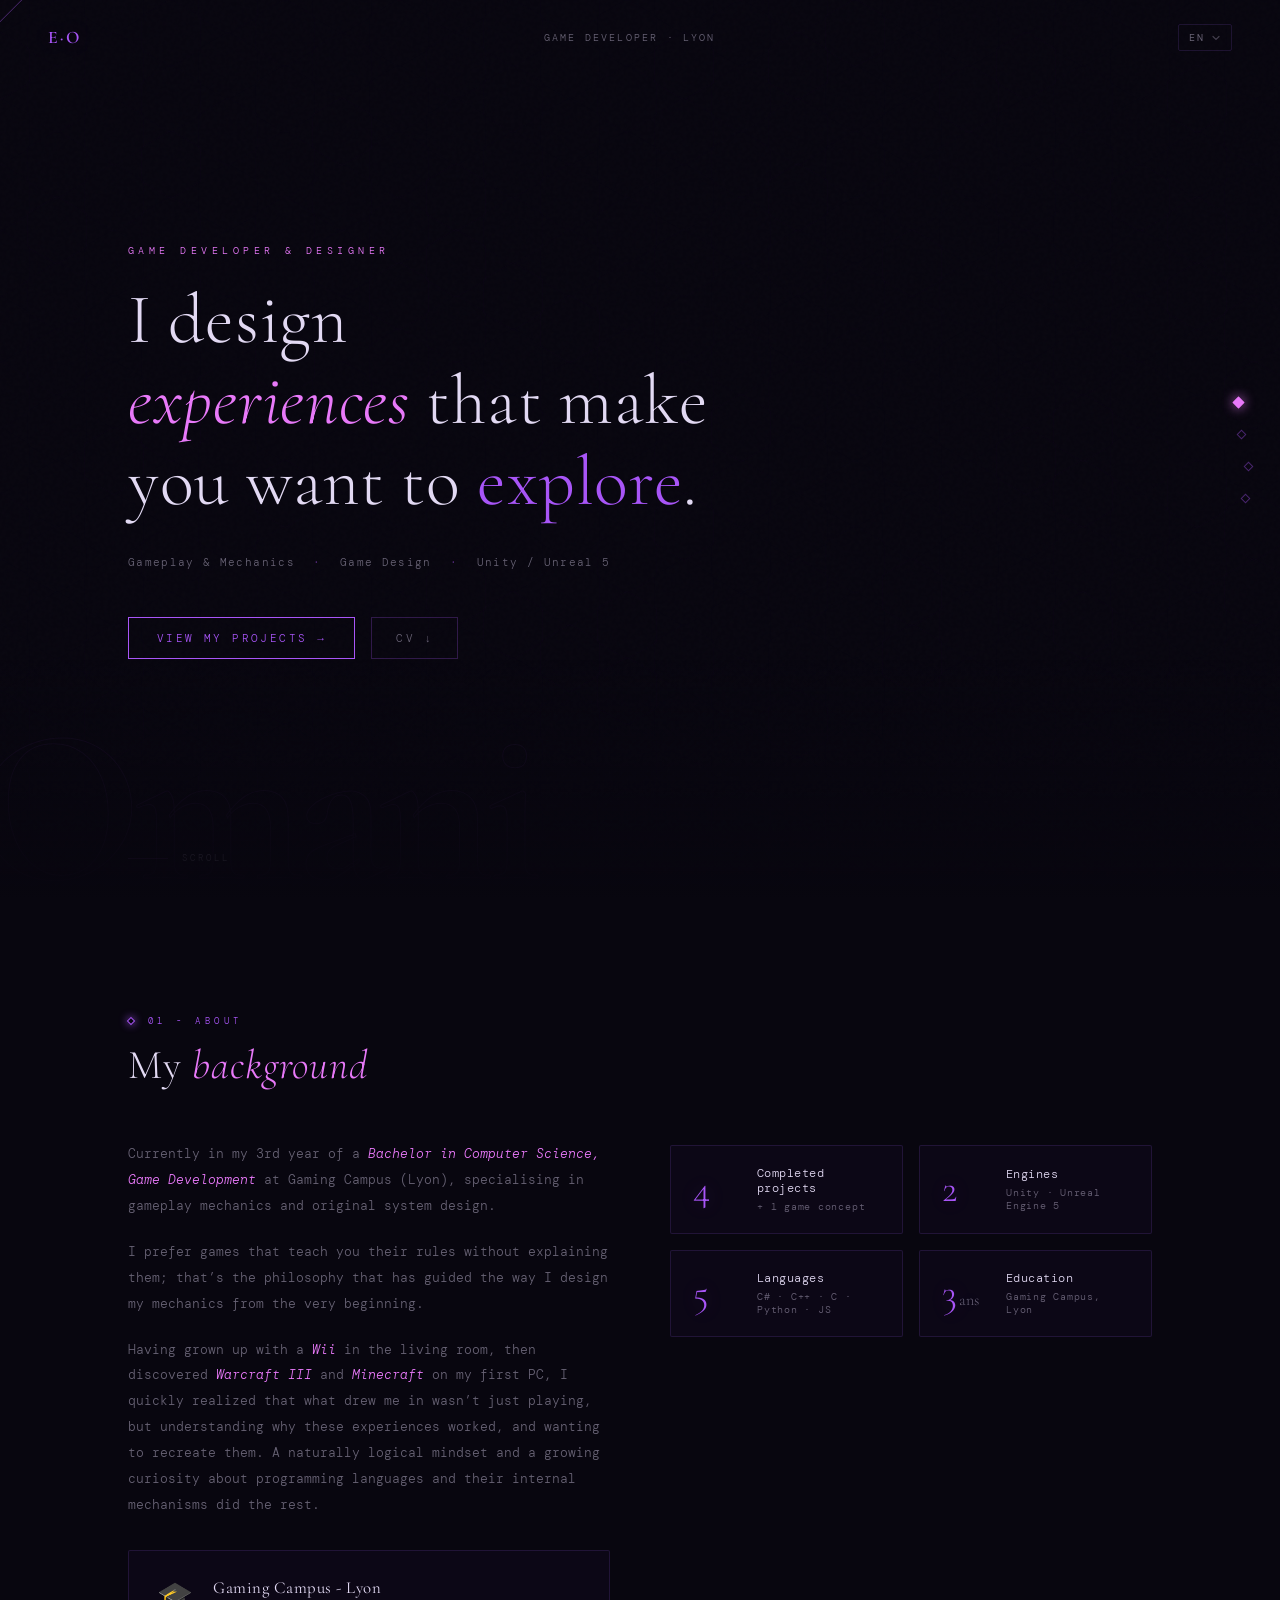
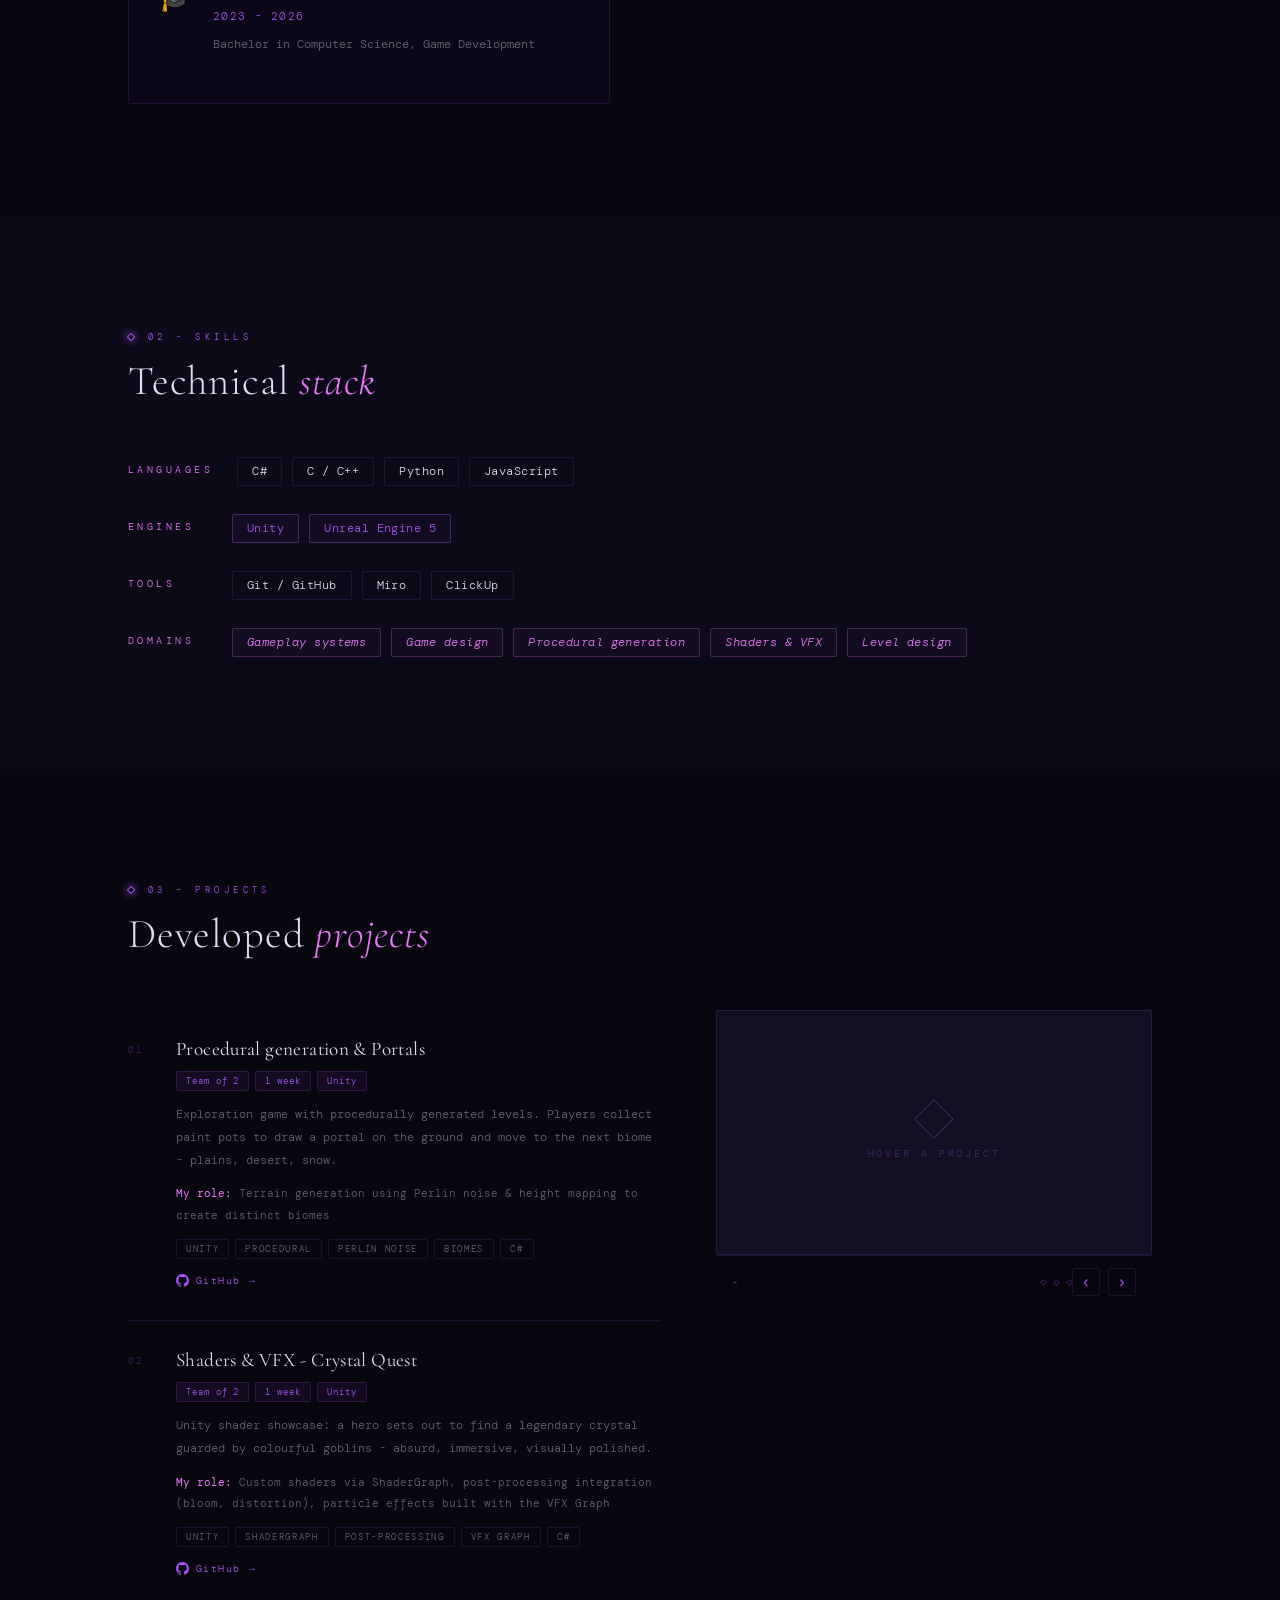
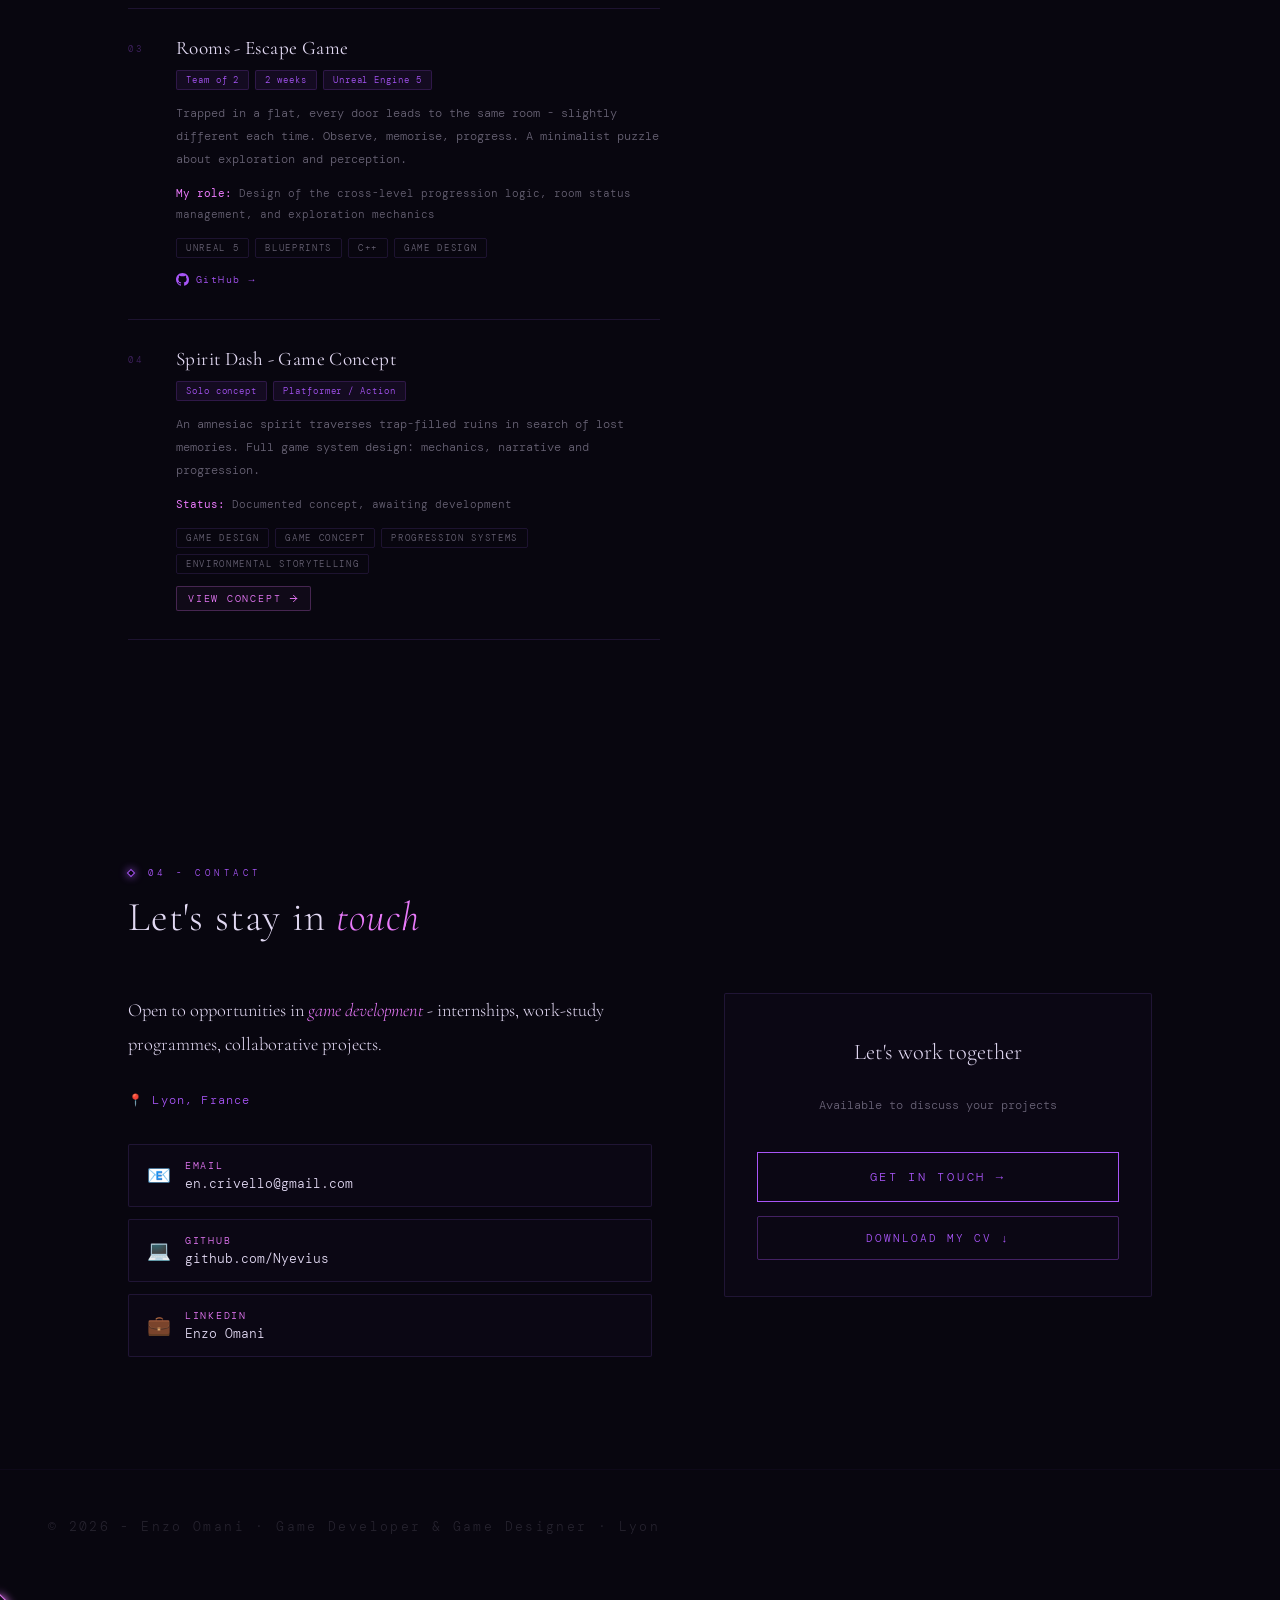
==== commit 2df251ea: "Fix CV links to point to local PDFs" ====
--- a/en/index.html
+++ b/en/index.html
@@ -42,7 +42,7 @@
             </p>
             <div class="hero-cta">
                 <a href="#projects" class="btn-primary">View my projects <span class="btn-arrow">→</span></a>
-                <a href="../CV_Enzo_OMANI_EN.pdf" download class="btn-ghost">CV ↓</a>
+                <a href="CV_Enzo_OMANI_EN.pdf" download class="btn-ghost">CV ↓</a>
             </div>
         </div>
         <div class="scroll-hint"><div class="scroll-line"></div>Scroll</div>
@@ -297,7 +297,7 @@
                 <p class="contact-actions-title">Let's work together</p>
                 <p class="contact-actions-sub">Available to discuss your projects</p>
                 <a href="mailto:en.crivello@gmail.com" class="btn-primary btn-large">Get in touch <span class="btn-arrow">→</span></a>
-                <a href="../CV_Enzo_OMANI_EN.pdf" download class="btn-secondary">Download my CV ↓</a>
+                <a href="CV_Enzo_OMANI_EN.pdf" download class="btn-secondary">Download my CV ↓</a>
             </div>
         </div>
     </section>
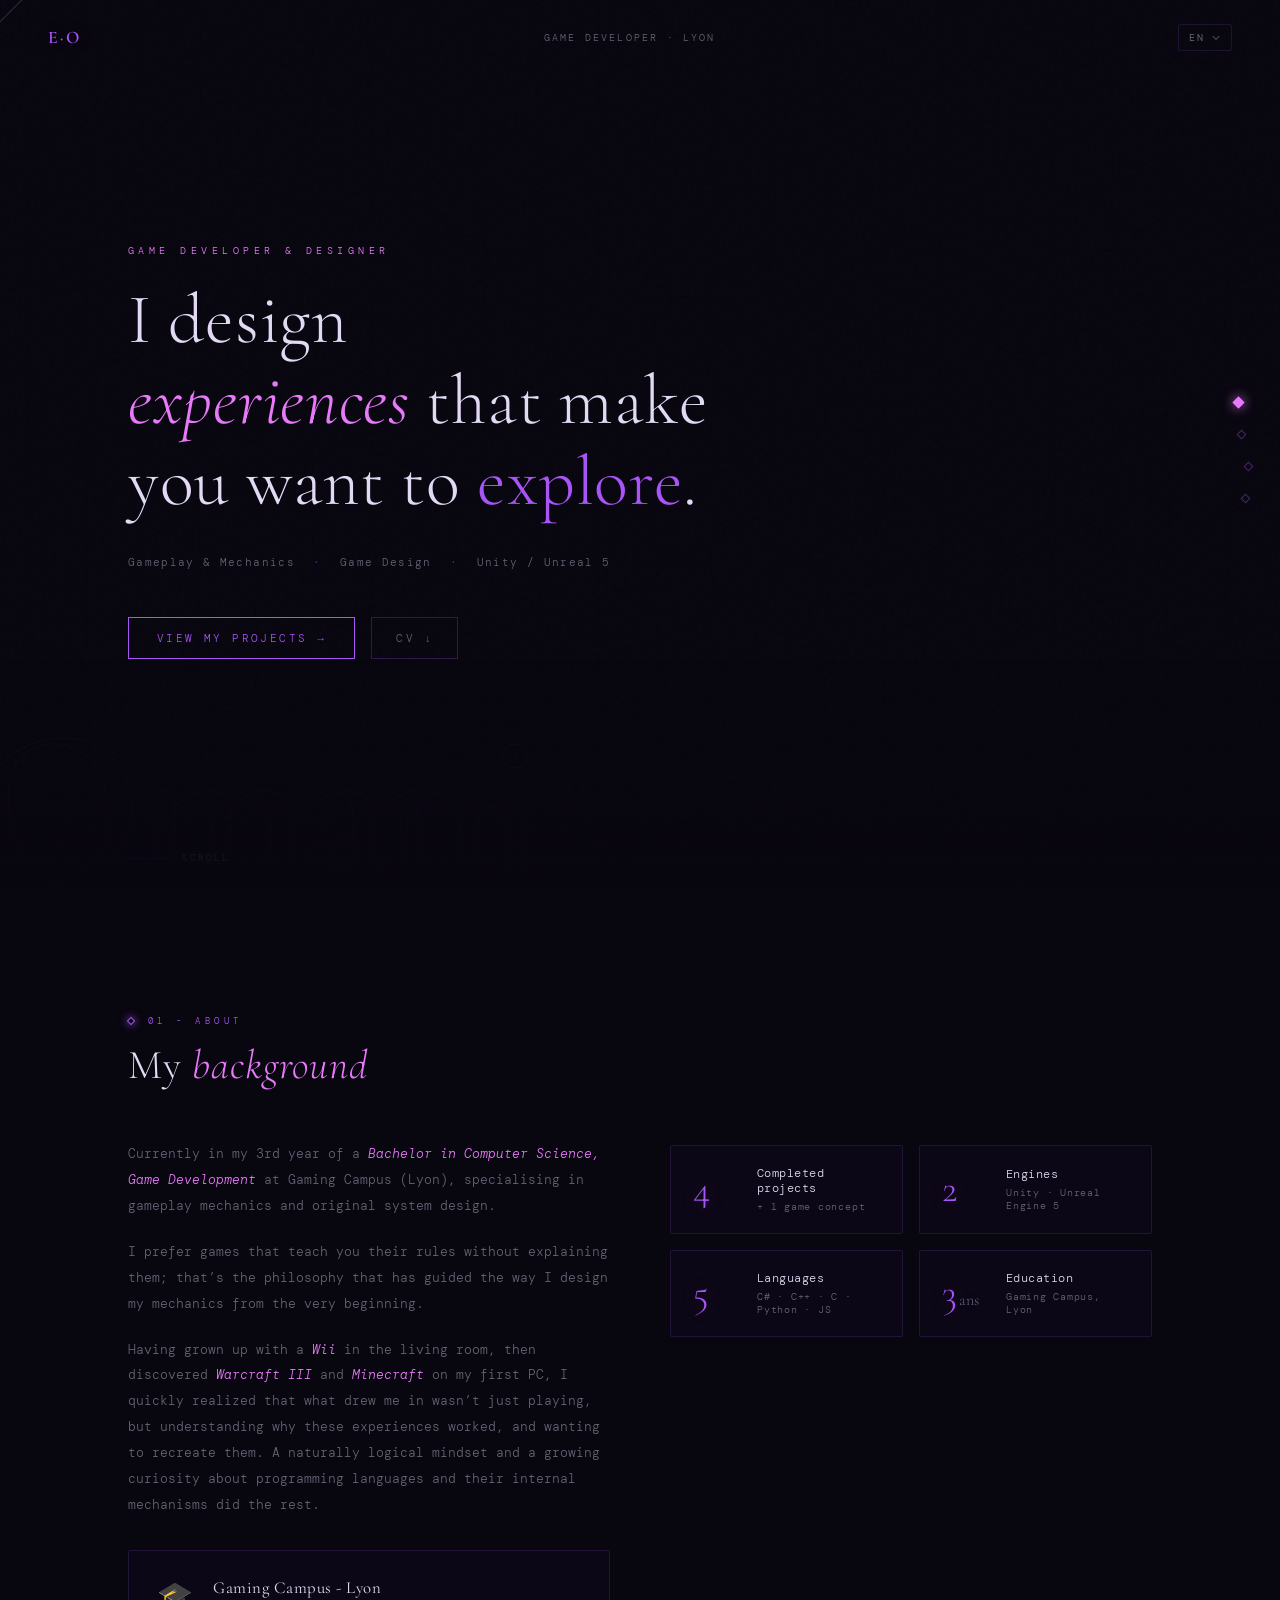
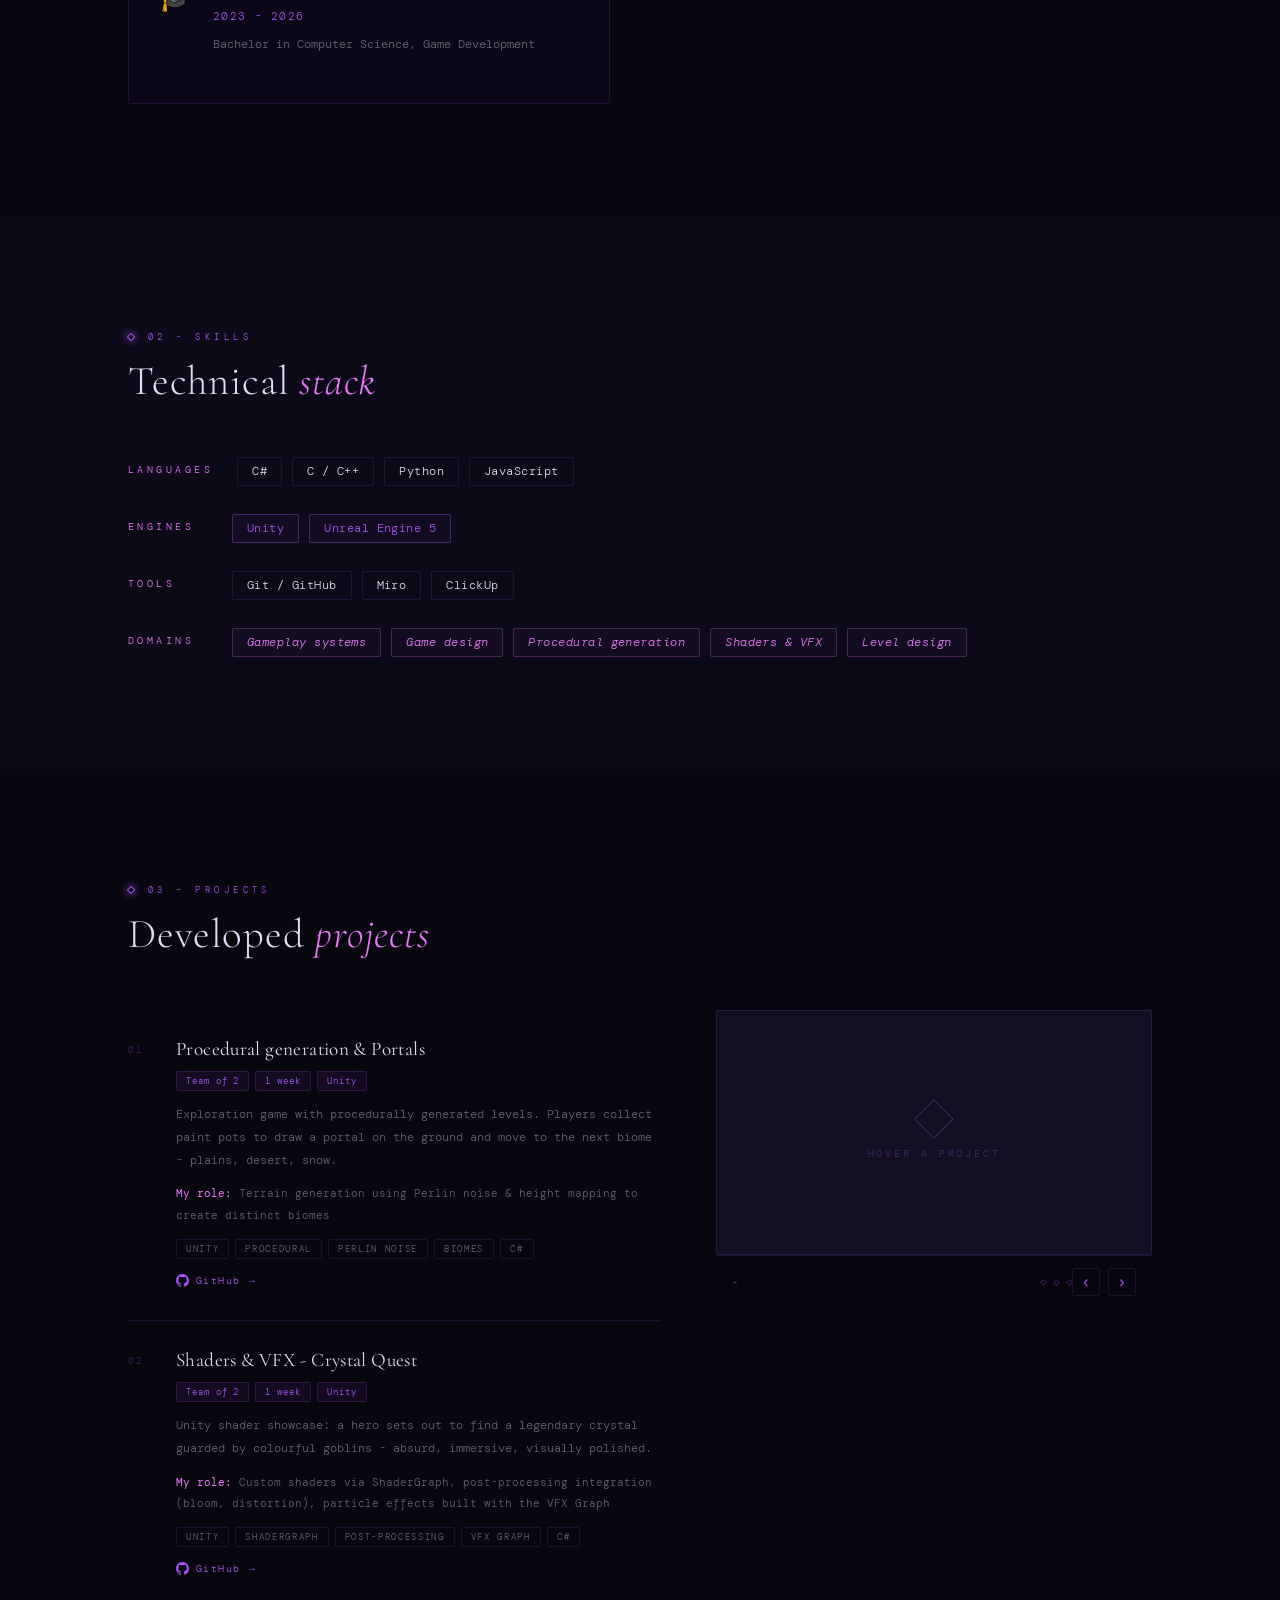
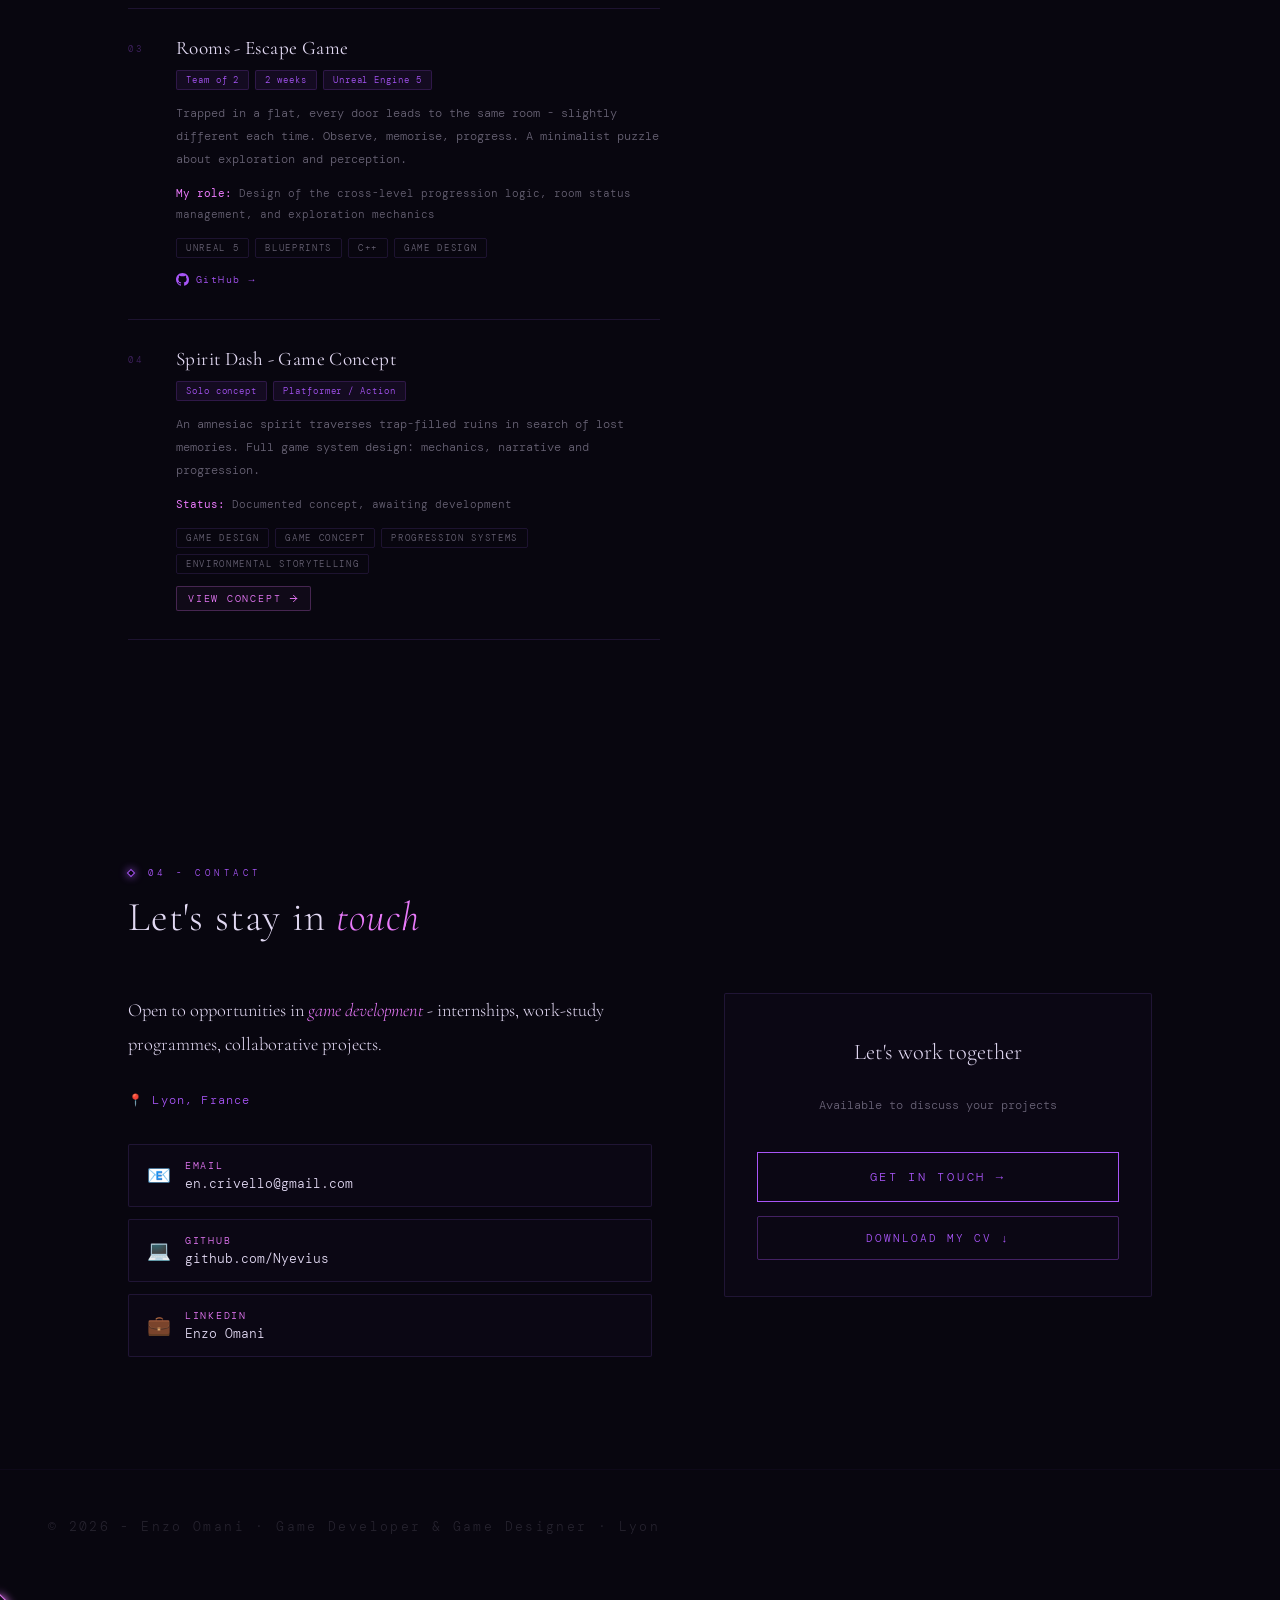
==== commit ff320abc: "Update index.html" ====
--- a/en/index.html
+++ b/en/index.html
@@ -42,7 +42,7 @@
             </p>
             <div class="hero-cta">
                 <a href="#projects" class="btn-primary">View my projects <span class="btn-arrow">→</span></a>
-                <a href="CV_Enzo_OMANI_EN.pdf" download class="btn-ghost">CV ↓</a>
+                <a href="CV_Enzo_Omani_EN.pdf" download class="btn-ghost">CV ↓</a>
             </div>
         </div>
         <div class="scroll-hint"><div class="scroll-line"></div>Scroll</div>
@@ -297,7 +297,7 @@
                 <p class="contact-actions-title">Let's work together</p>
                 <p class="contact-actions-sub">Available to discuss your projects</p>
                 <a href="mailto:en.crivello@gmail.com" class="btn-primary btn-large">Get in touch <span class="btn-arrow">→</span></a>
-                <a href="CV_Enzo_OMANI_EN.pdf" download class="btn-secondary">Download my CV ↓</a>
+                <a href="CV_Enzo_Omani_EN.pdf" download class="btn-secondary">Download my CV ↓</a>
             </div>
         </div>
     </section>
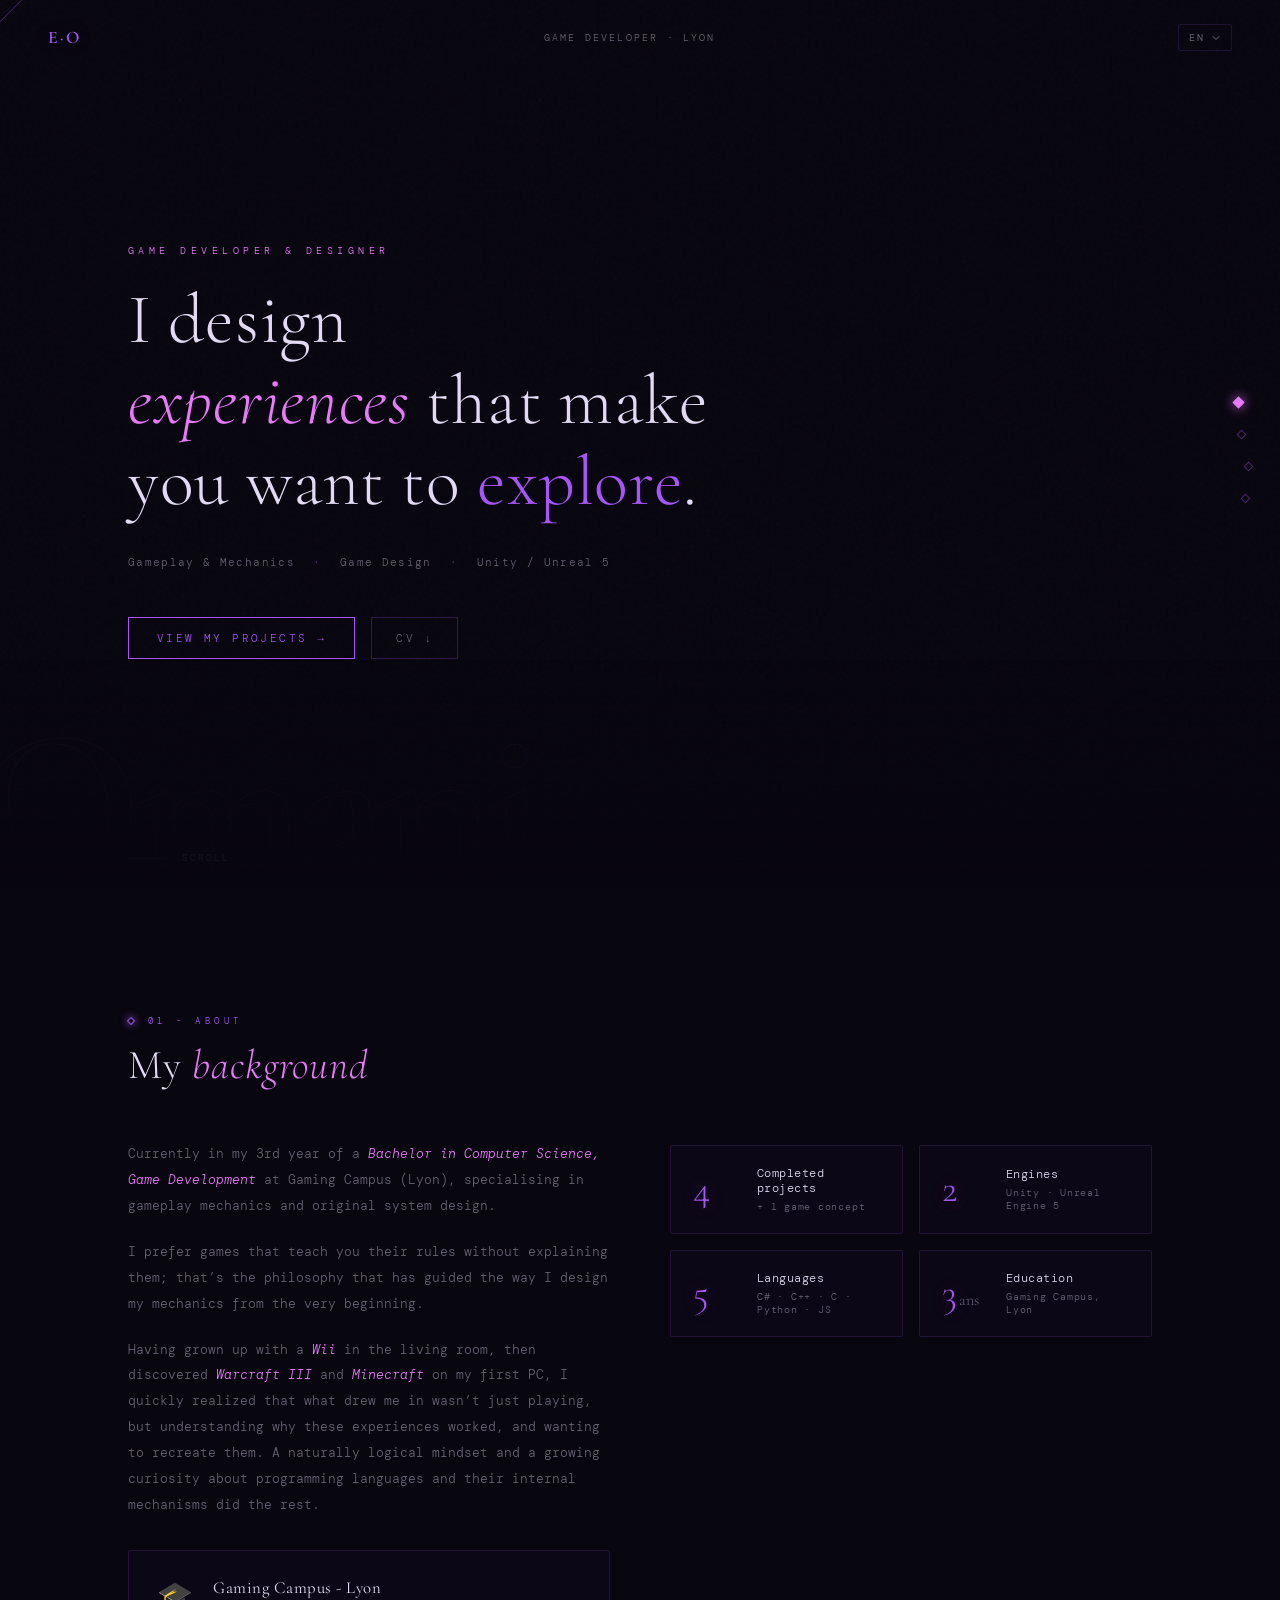
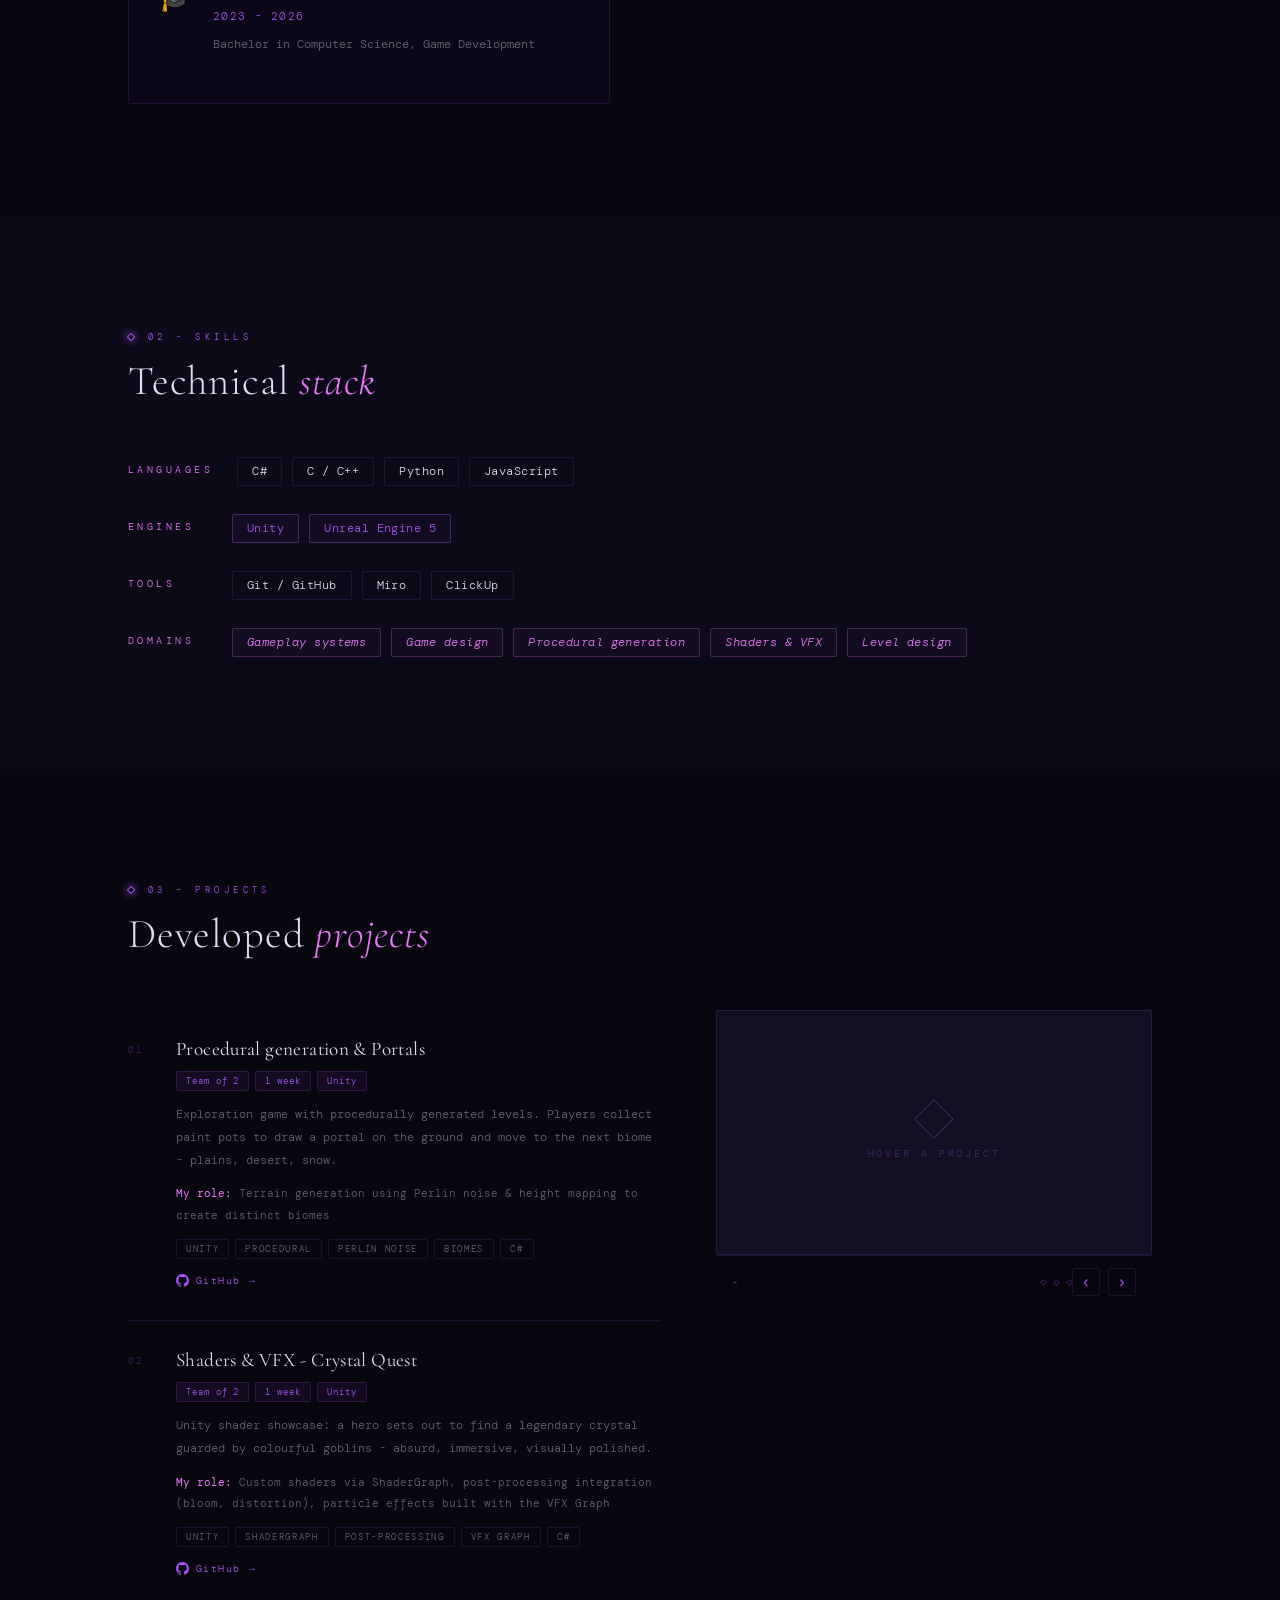
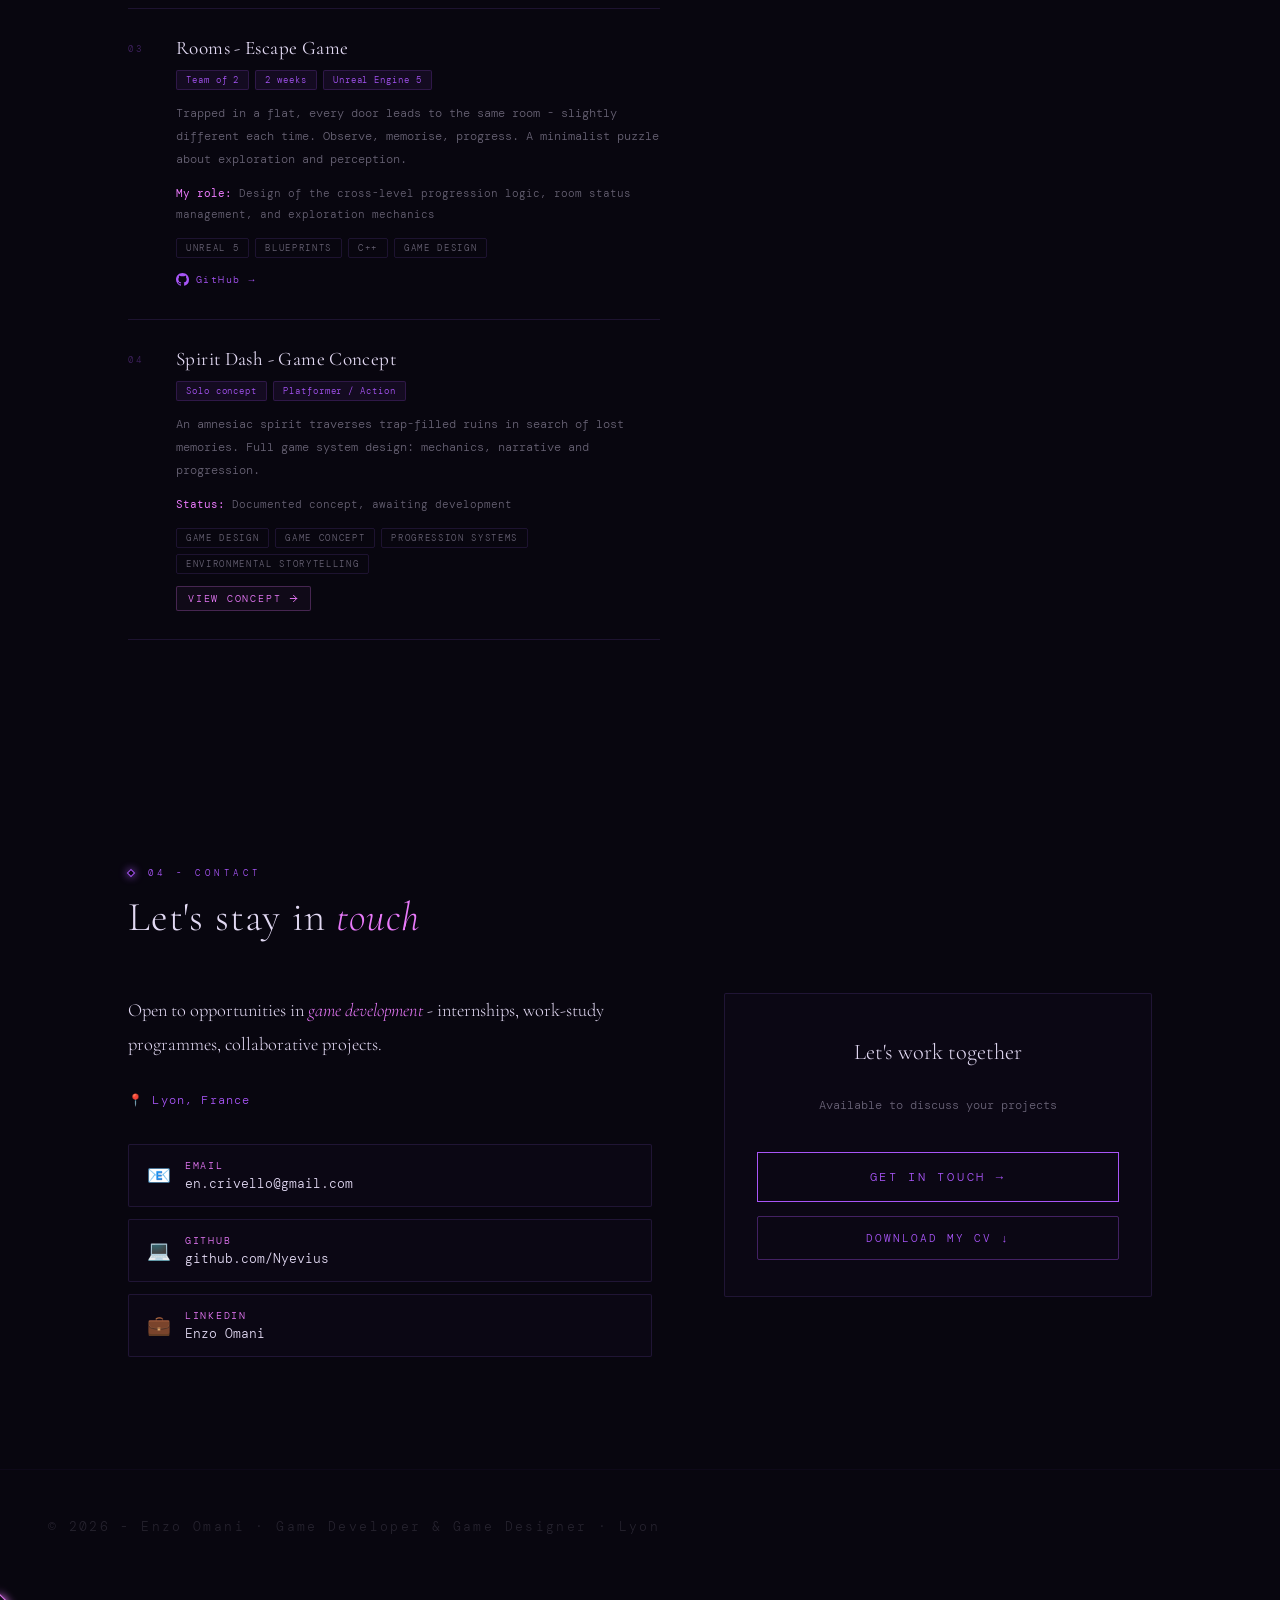
==== commit 1b759892: "Update index.html" ====
--- a/en/index.html
+++ b/en/index.html
@@ -246,9 +246,9 @@
                     <div class="preview-slide" data-project="1" data-img="1"><img src="../images/ShaderVFX (2).png" alt="VFX"></div>
 
                     <!-- Slides projet 2 -->
-                    <div class="preview-slide" data-project="2" data-img="0"><img src="../images/Rooms (1).png" alt="Rooms 1"></div>
-                    <div class="preview-slide" data-project="2" data-img="1"><img src="../images/Rooms (2).png" alt="Rooms 2"></div>
-                    <div class="preview-slide" data-project="2" data-img="2"><img src="../images/Rooms (3).png" alt="Rooms 3"></div>
+                    <div class="preview-slide" data-project="2" data-img="0"><img src="../images/RoomsScreen (1).png" alt="Rooms 1"></div>
+                    <div class="preview-slide" data-project="2" data-img="1"><img src="../images/RoomsScreen (2).png" alt="Rooms 2"></div>
+                    <div class="preview-slide" data-project="2" data-img="2"><img src="../images/RoomsScreen (3).png" alt="Rooms 3"></div>
 
                     <!-- Concept Spirit Dash -->
                     <div class="preview-slide" data-project="3" data-img="0">
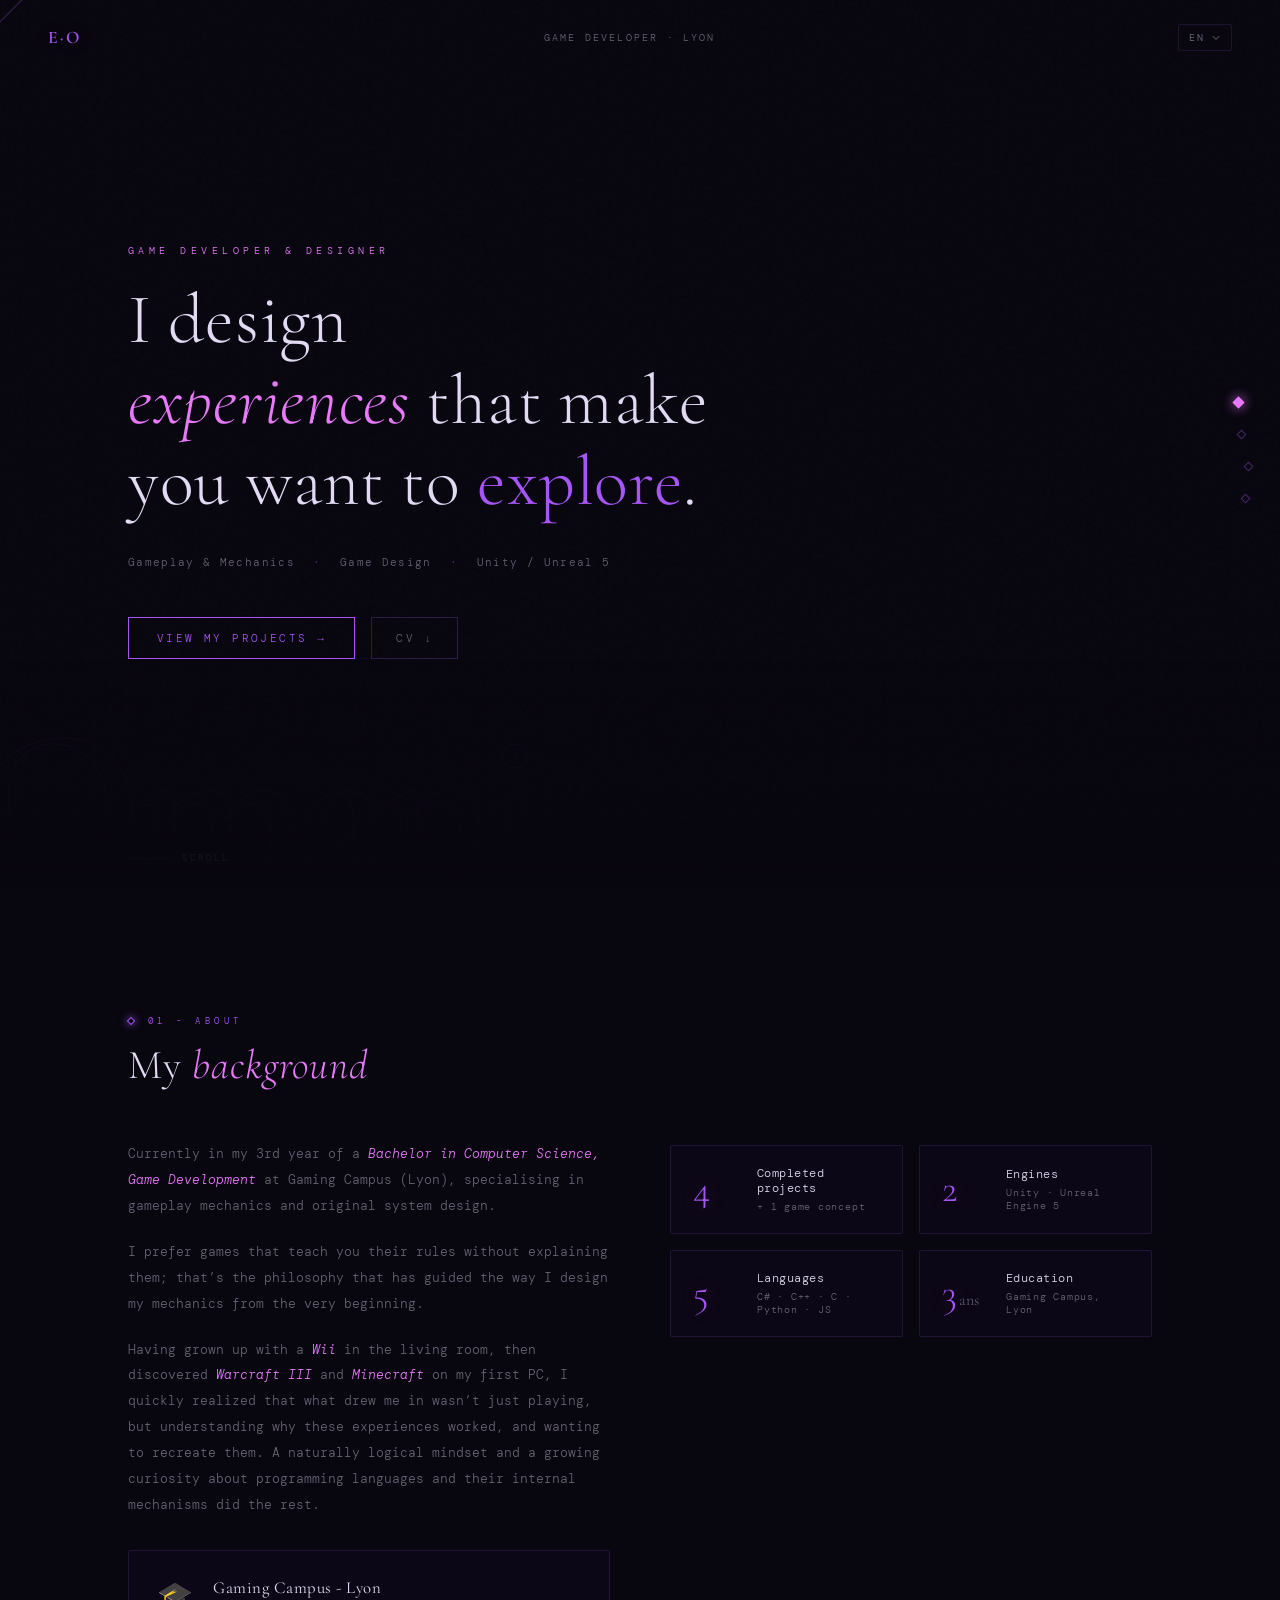
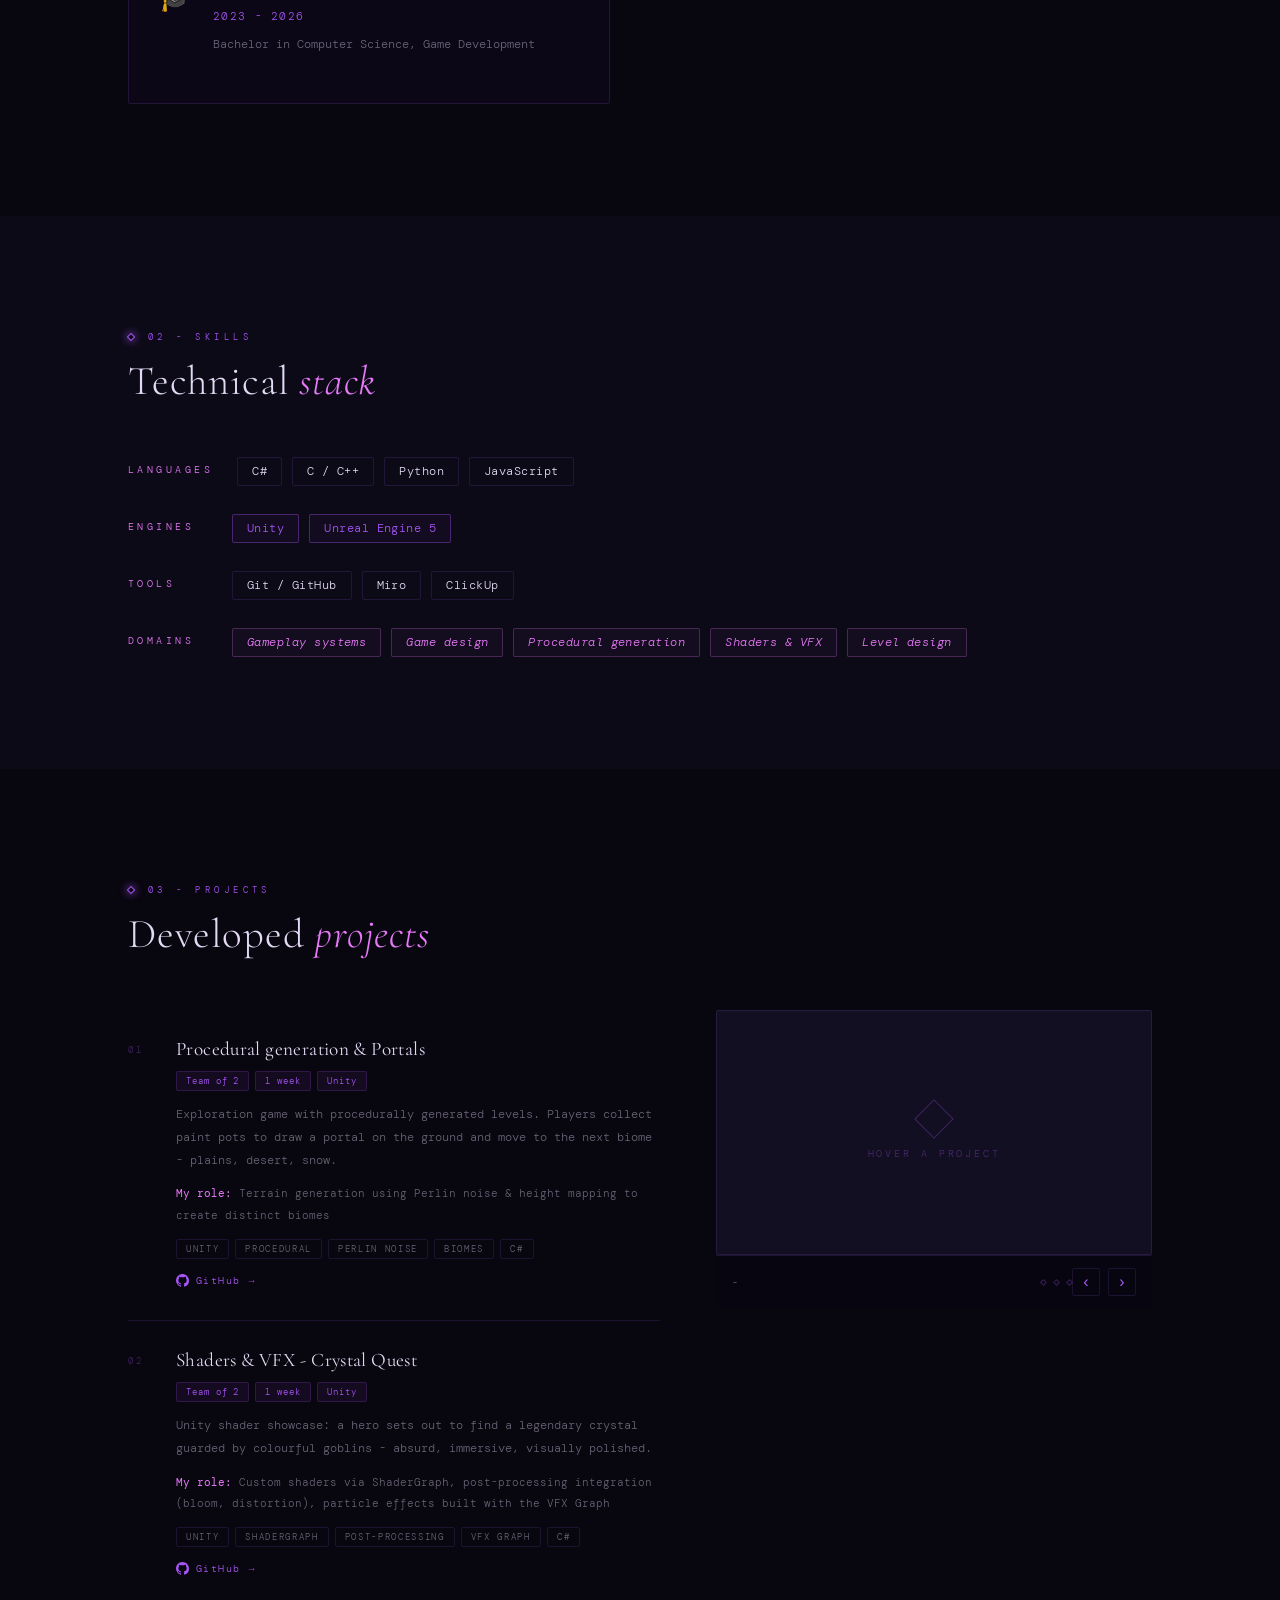
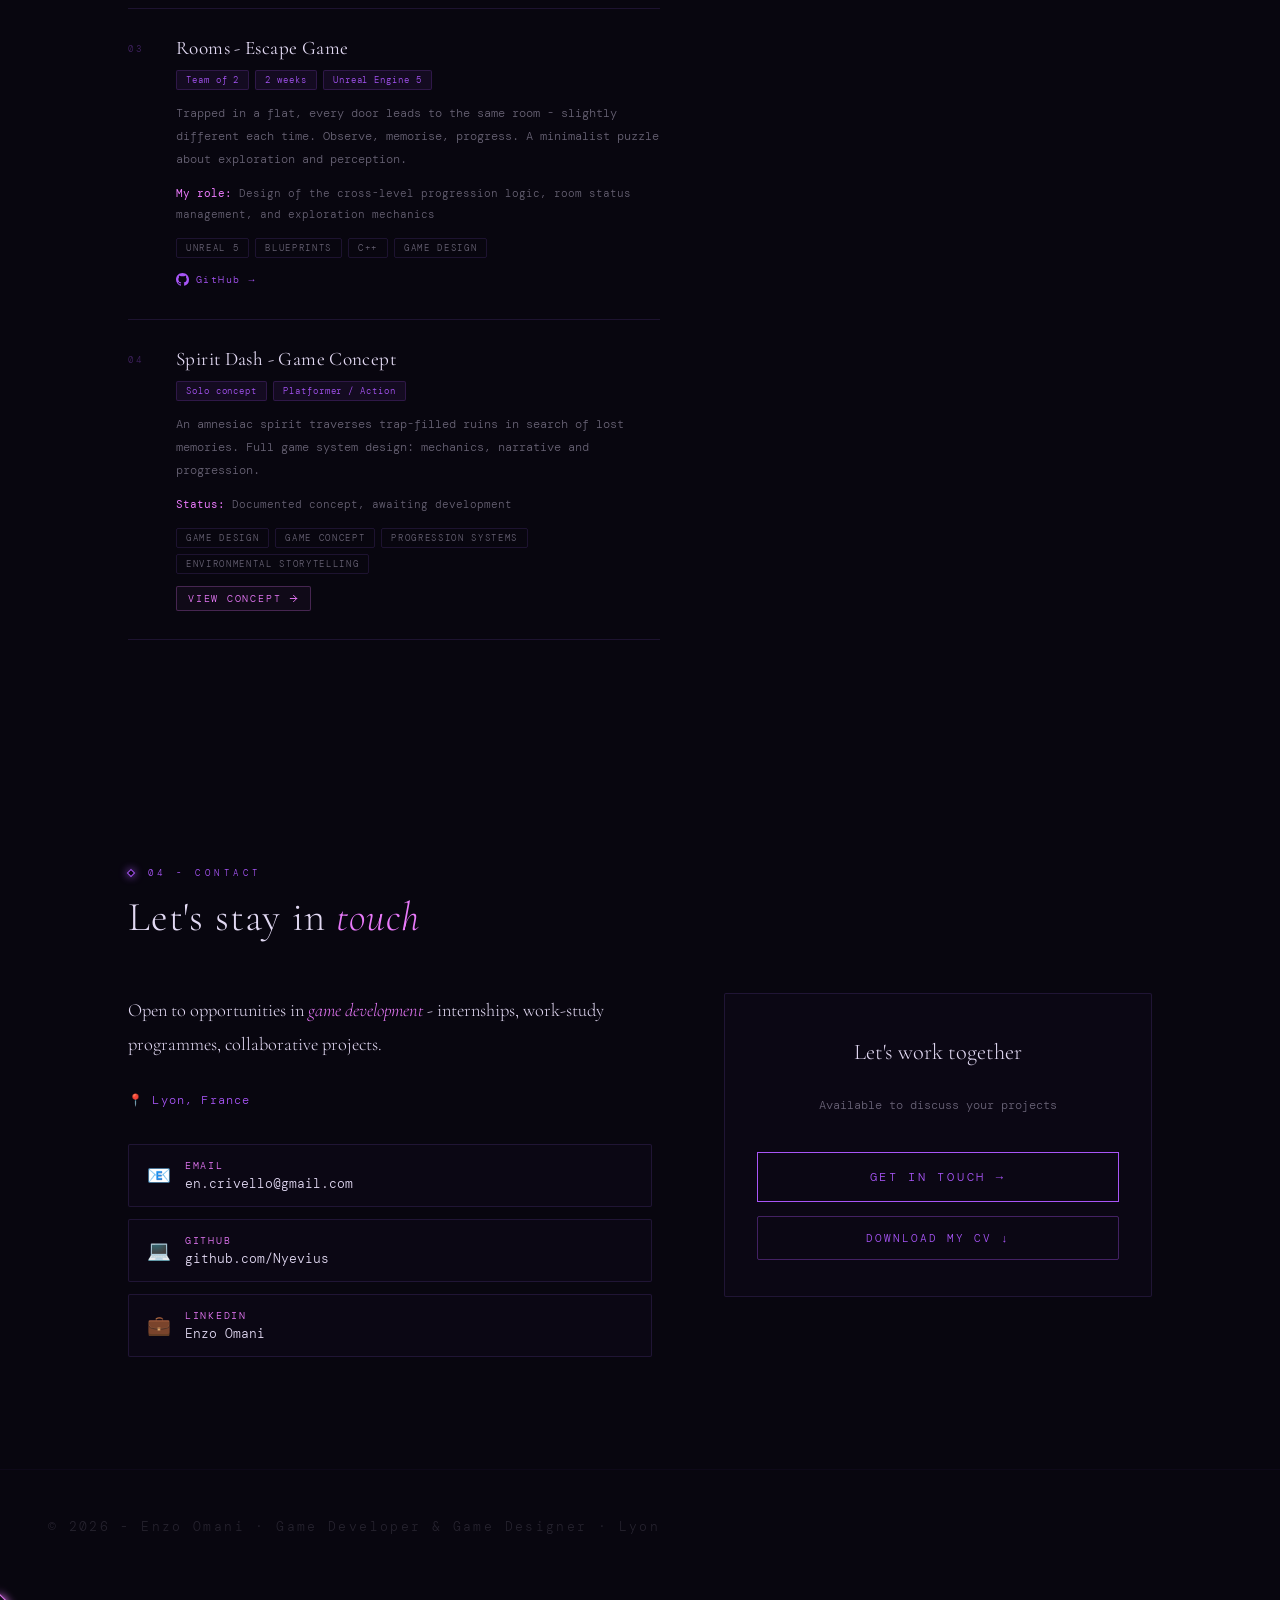
==== commit f638cca6: "Update index.html" ====
--- a/en/index.html
+++ b/en/index.html
@@ -246,9 +246,9 @@
                     <div class="preview-slide" data-project="1" data-img="1"><img src="../images/ShaderVFX (2).png" alt="VFX"></div>
 
                     <!-- Slides projet 2 -->
-                    <div class="preview-slide" data-project="2" data-img="0"><img src="../images/RoomsScreen (1).png" alt="Rooms 1"></div>
-                    <div class="preview-slide" data-project="2" data-img="1"><img src="../images/RoomsScreen (2).png" alt="Rooms 2"></div>
-                    <div class="preview-slide" data-project="2" data-img="2"><img src="../images/RoomsScreen (3).png" alt="Rooms 3"></div>
+                    <div class="preview-slide" data-project="2" data-img="0"><img src="../images/RoomScreen (1).png" alt="Rooms 1"></div>
+                    <div class="preview-slide" data-project="2" data-img="1"><img src="../images/RoomScreen (2).png" alt="Rooms 2"></div>
+                    <div class="preview-slide" data-project="2" data-img="2"><img src="../images/RoomScreen (3).png" alt="Rooms 3"></div>
 
                     <!-- Concept Spirit Dash -->
                     <div class="preview-slide" data-project="3" data-img="0">
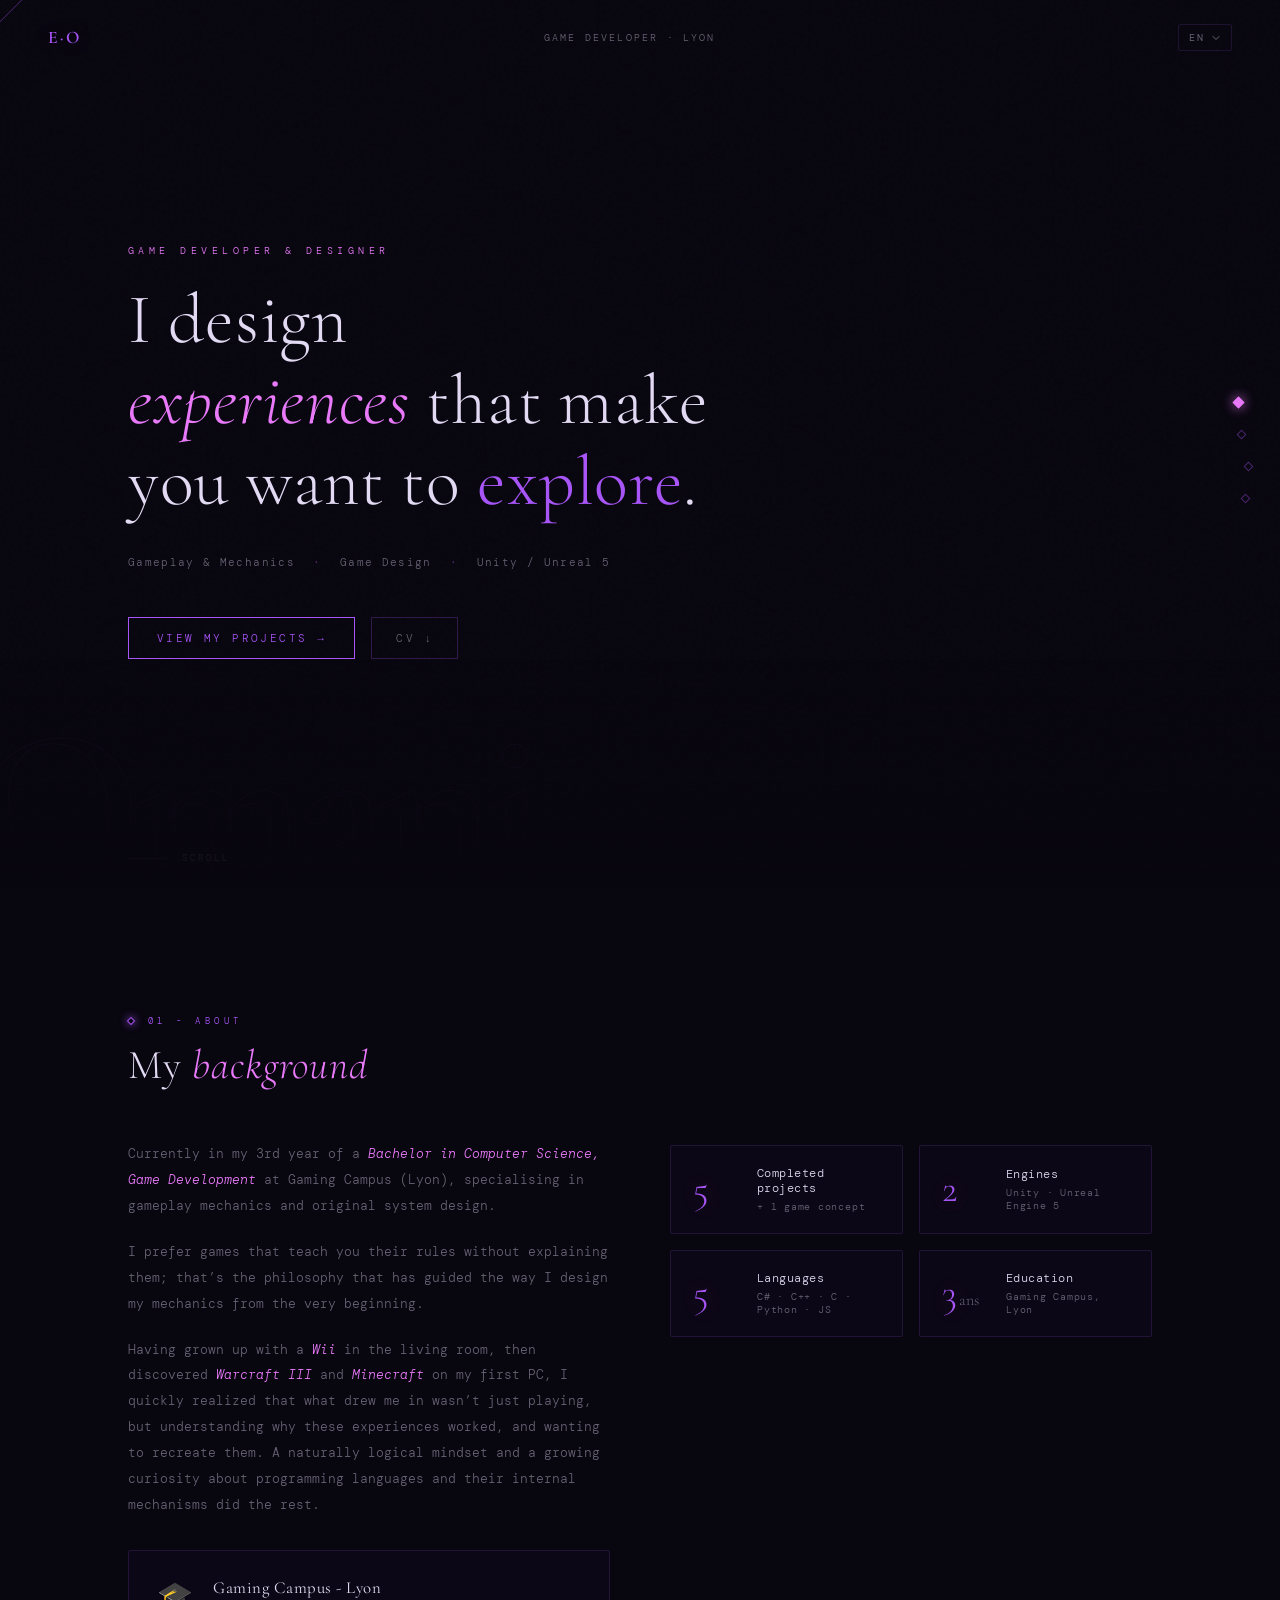
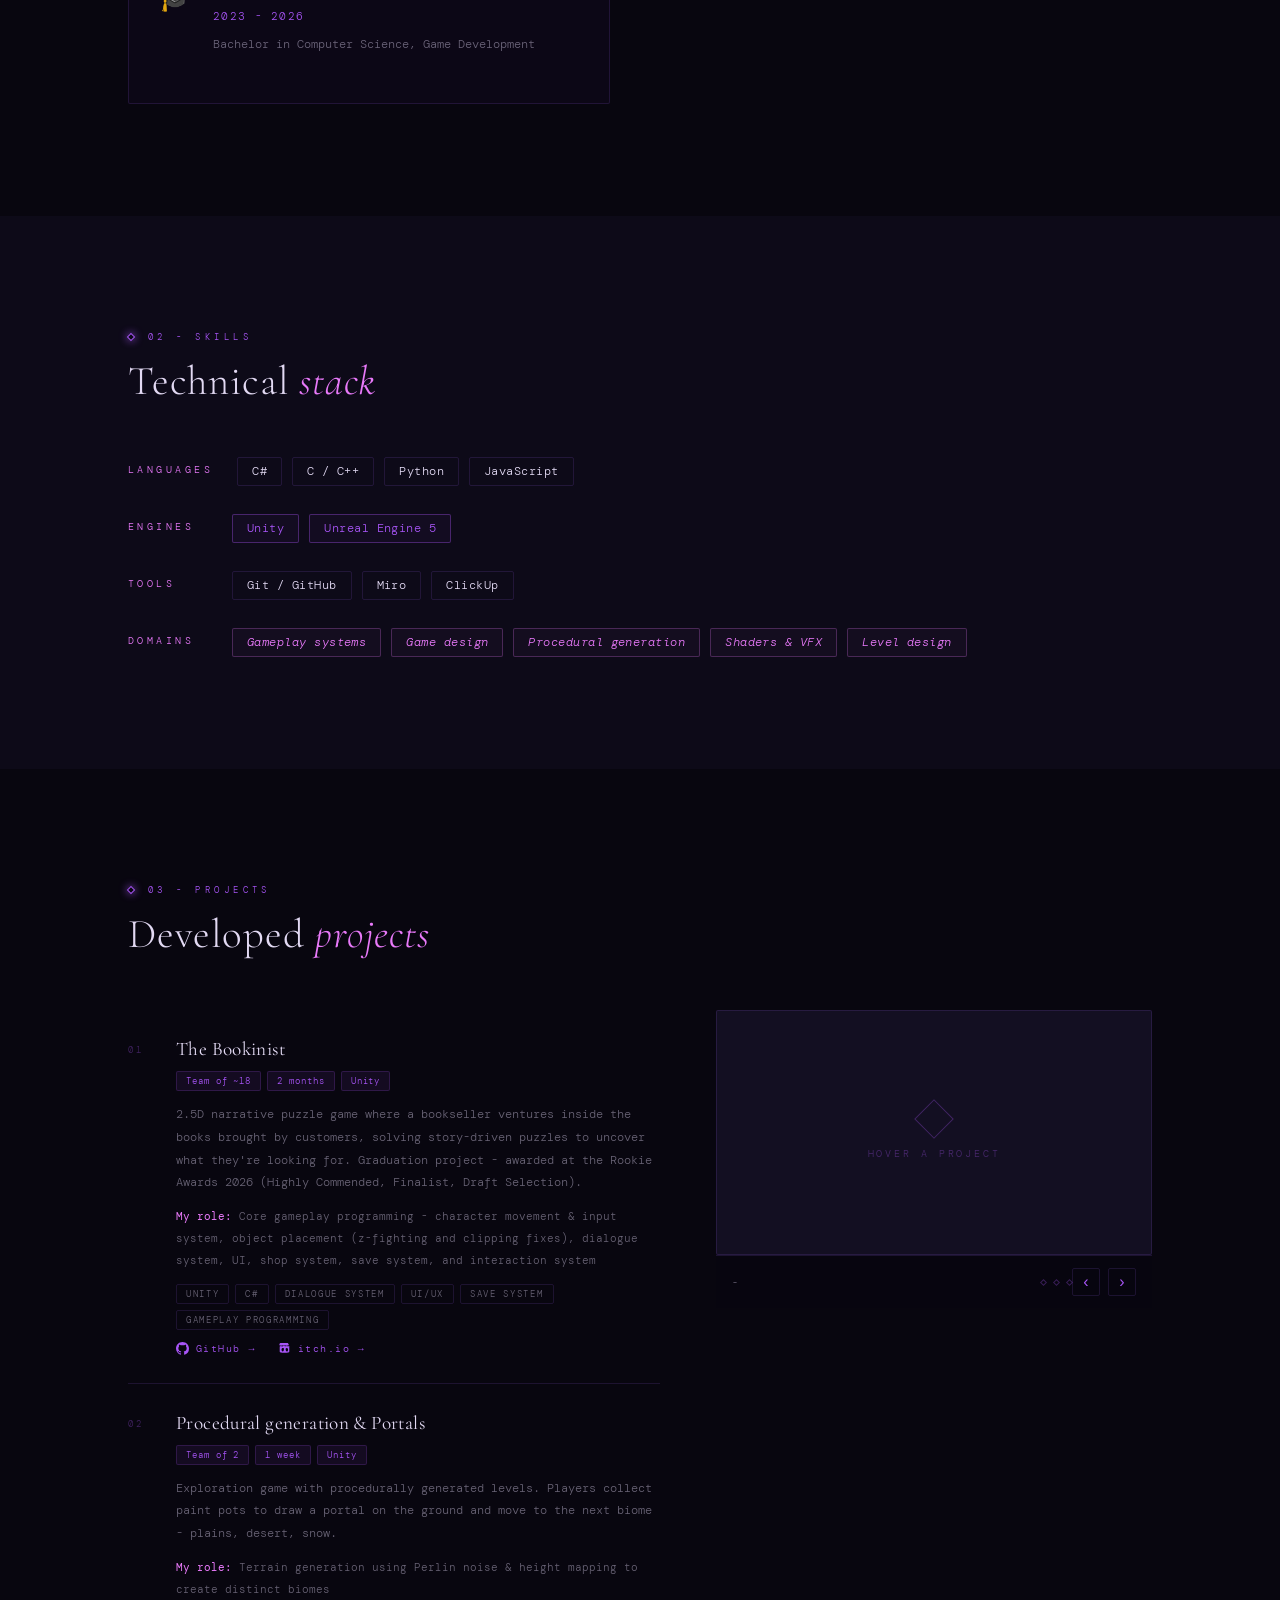
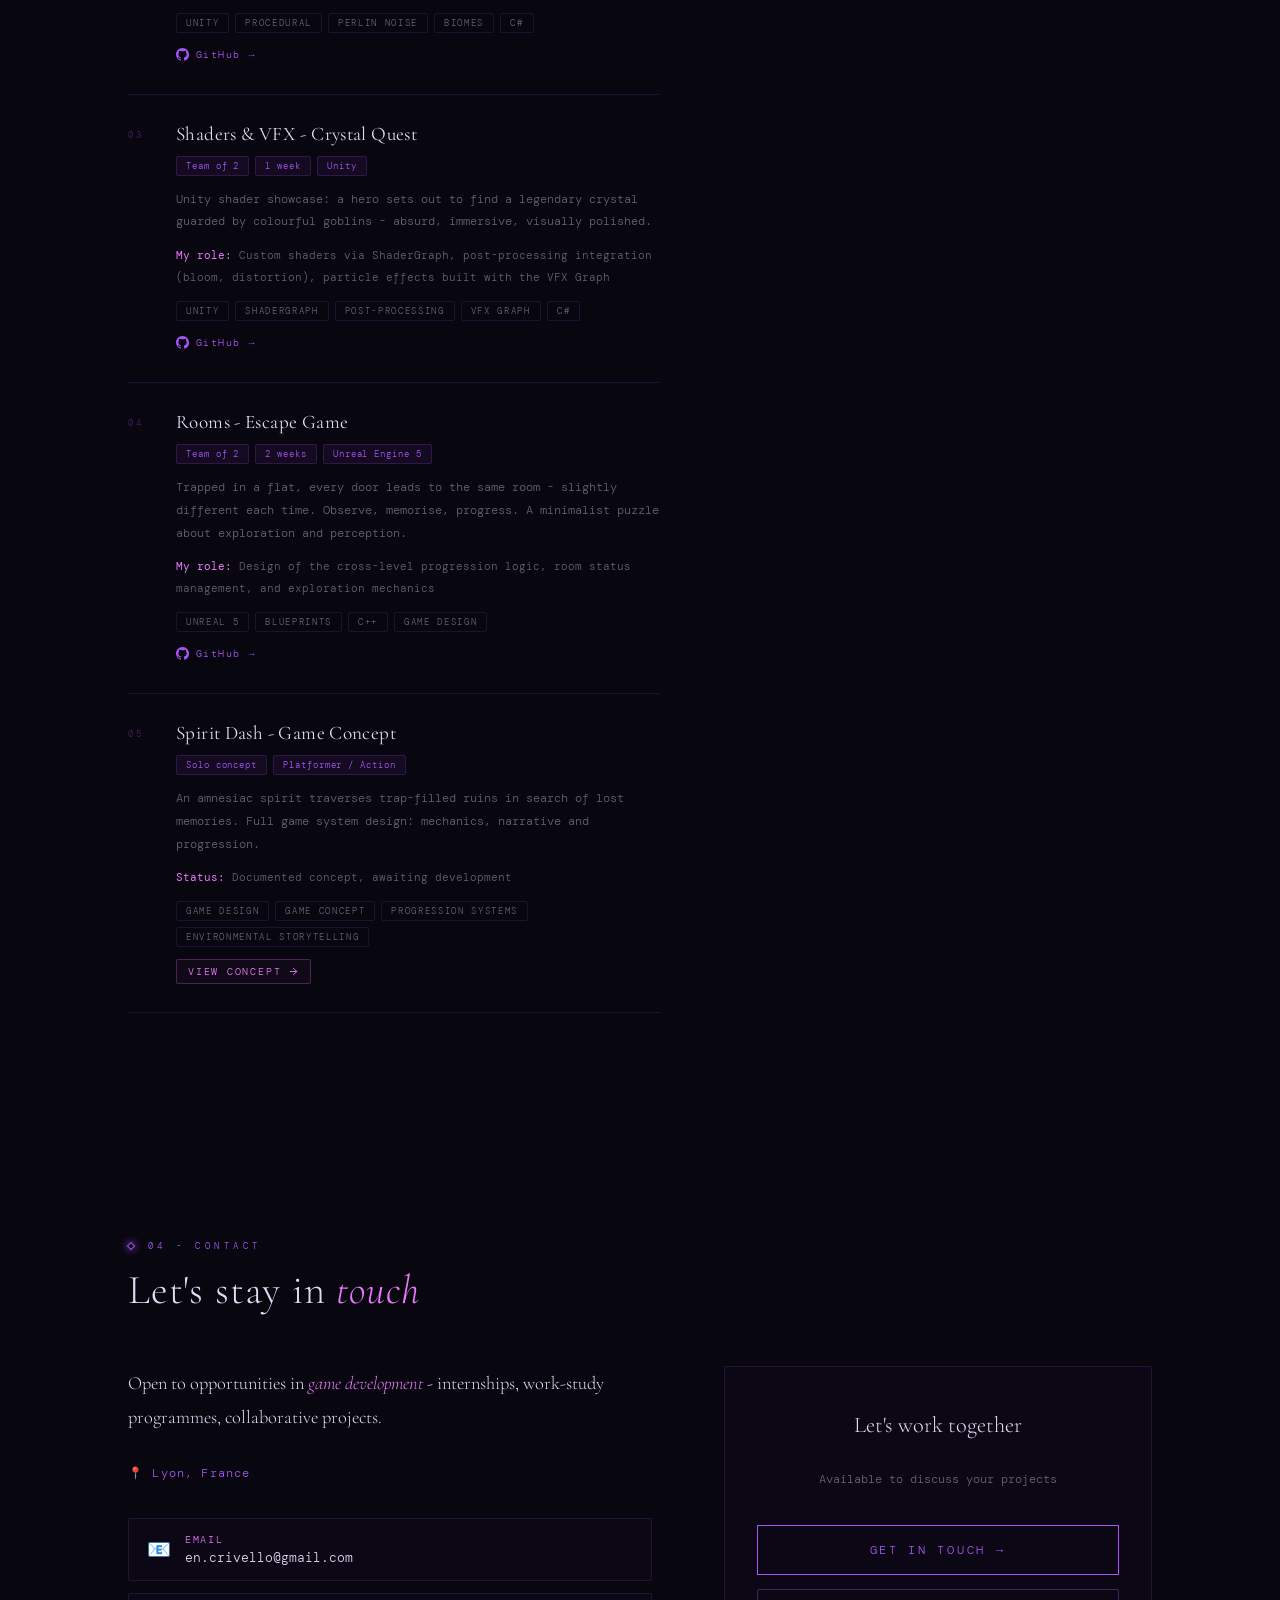
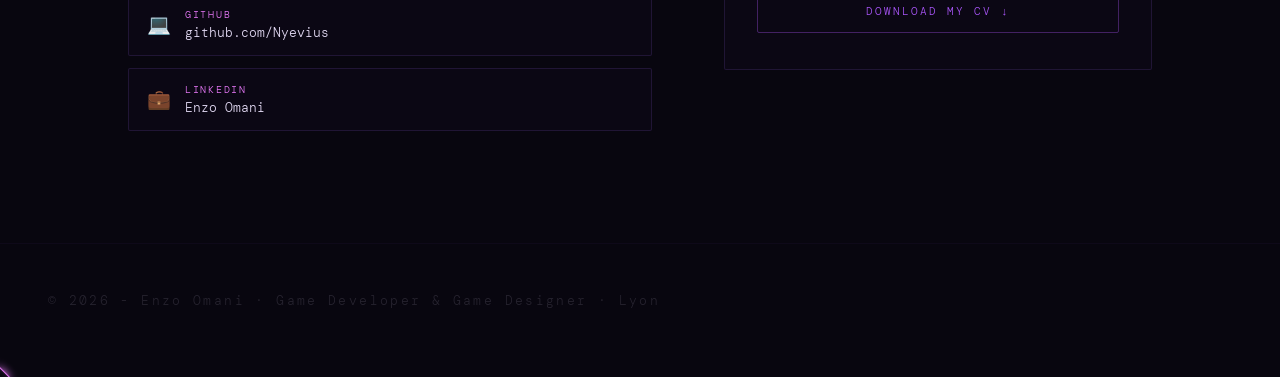
==== commit 75d321f5: "Add Bookinist project showcase Added The Bookinist as a new featured project in both English and Fre" ====
--- a/en/index.html
+++ b/en/index.html
@@ -68,7 +68,7 @@
             </div>
             <div class="about-highlights">
                 <div class="highlight-card">
-                    <span class="highlight-num">4</span>
+                    <span class="highlight-num">5</span>
                     <div class="highlight-info">
                         <span class="highlight-label">Completed projects</span>
                         <span class="highlight-sub">+ 1 game concept</span>
@@ -153,6 +153,31 @@
                 <div class="project-row" data-project="0">
                     <span class="row-num">01</span>
                     <div class="row-body">
+                        <h3 class="row-title">The Bookinist</h3>
+                        <div class="row-meta">
+                            <span class="meta-badge">Team of ~18</span>
+                            <span class="meta-badge">2 months</span>
+                            <span class="meta-badge">Unity</span>
+                        </div>
+                        <p class="row-desc">2.5D narrative puzzle game where a bookseller ventures inside the books brought by customers, solving story-driven puzzles to uncover what they're looking for. Graduation project - awarded at the Rookie Awards 2026 (Highly Commended, Finalist, Draft Selection).</p>
+                        <p class="row-role"><strong>My role:</strong> Core gameplay programming - character movement & input system, object placement (z-fighting and clipping fixes), dialogue system, UI, shop system, save system, and interaction system</p>
+                        <div class="row-tags"><span class="tag">Unity</span><span class="tag">C#</span><span class="tag">Dialogue System</span><span class="tag">UI/UX</span><span class="tag">Save System</span><span class="tag">Gameplay Programming</span></div>
+                        <div class="row-links">
+                            <a href="https://github.com/Kipitlow/The-Bookinist" target="_blank" rel="noopener" class="row-link">
+                                <svg width="13" height="13" viewBox="0 0 24 24" fill="currentColor"><path d="M12 0C5.37 0 0 5.37 0 12c0 5.31 3.435 9.795 8.205 11.385.6.105.825-.255.825-.57 0-.285-.015-1.23-.015-2.235-3.015.555-3.795-.735-4.035-1.41-.135-.345-.72-1.41-1.23-1.695-.42-.225-1.02-.78-.015-.795.945-.015 1.62.87 1.845 1.23 1.08 1.815 2.805 1.305 3.495.99.105-.78.42-1.305.765-1.605-2.67-.3-5.46-1.335-5.46-5.925 0-1.305.465-2.385 1.23-3.225-.12-.3-.54-1.53.12-3.18 0 0 1.005-.315 3.3 1.23.96-.27 1.98-.405 3-.405s2.04.135 3 .405c2.295-1.56 3.3-1.23 3.3-1.23.66 1.65.24 2.88.12 3.18.765.84 1.23 1.905 1.23 3.225 0 4.605-2.805 5.625-5.475 5.925.435.375.81 1.095.81 2.22 0 1.605-.015 2.895-.015 3.3 0 .315.225.69.825.57A12.02 12.02 0 0 0 24 12c0-6.63-5.37-12-12-12z"/></svg>
+                                GitHub →
+                            </a>
+                            <a href="https://nyevius.itch.io/the-bookinist" target="_blank" rel="noopener" class="row-link">
+                                <svg width="13" height="13" viewBox="0 0 24 24" fill="currentColor"><path d="M4.32 2.446C3.665 2.797 2.5 4.15 2.5 4.523v.673c0 .823.732 1.634 1.5 1.634s1.5-.617 1.5-1.372c0 .755.635 1.372 1.417 1.372s1.417-.617 1.417-1.372c0 .755.635 1.372 1.417 1.372.783 0 1.417-.617 1.417-1.372 0 .755.634 1.372 1.417 1.372.782 0 1.417-.617 1.417-1.372 0 .755.634 1.372 1.416 1.372.783 0 1.417-.617 1.417-1.372 0 .755.635 1.372 1.5 1.372s1.5-.81 1.5-1.634v-.673c0-.372-1.165-1.726-1.82-2.077C20.267 2.086 17.5 2 12 2s-8.267.086-9.68.446zM12 8.098c-.9 0-1.688-.31-2.235-.79a3.11 3.11 0 0 1-2.234.79c-.9 0-1.688-.31-2.235-.79-.53.463-1.29.766-2.13.79v9.99c0 1.24 3.107 1.912 8.834 1.912 5.727 0 8.834-.672 8.834-1.911V7.28l-.006-.005c-.55.474-1.334.782-2.229.782a3.11 3.11 0 0 1-2.234-.79 3.11 3.11 0 0 1-2.235.79 3.11 3.11 0 0 1-2.234-.79 3.11 3.11 0 0 1-2.096.83zm-4.469 2.987c.867 0 1.586 0 2.484.157.578.101.813.55.869 1.114.13 1.316-.045 3.163-.752 4.29-.36.573-.869.86-1.512.86-1.416 0-2.126-1.677-2.126-2.99 0-.673.078-1.502.377-2.113.264-.542.696-1.15 1.36-1.318a2.02 2.02 0 0 1 .3-.152zm8.938 0c.104.033.204.09.3.152.664.169 1.096.776 1.36 1.318.3.611.377 1.44.377 2.113 0 1.313-.71 2.99-2.126 2.99-.643 0-1.152-.287-1.512-.86-.707-1.127-.882-2.974-.752-4.29.056-.564.291-1.013.869-1.114.898-.157 1.617-.157 2.484-.157z"/></svg>
+                                itch.io →
+                            </a>
+                        </div>
+                    </div>
+                </div>
+
+                <div class="project-row" data-project="1">
+                    <span class="row-num">02</span>
+                    <div class="row-body">
                         <h3 class="row-title">Procedural generation &amp; Portals</h3>
                         <div class="row-meta">
                             <span class="meta-badge">Team of 2</span>
@@ -169,8 +194,8 @@
                     </div>
                 </div>
 
-                <div class="project-row" data-project="1">
-                    <span class="row-num">02</span>
+                <div class="project-row" data-project="2">
+                    <span class="row-num">03</span>
                     <div class="row-body">
                         <h3 class="row-title">Shaders &amp; VFX - Crystal Quest</h3>
                         <div class="row-meta">
@@ -188,8 +213,8 @@
                     </div>
                 </div>
 
-                <div class="project-row" data-project="2">
-                    <span class="row-num">03</span>
+                <div class="project-row" data-project="3">
+                    <span class="row-num">04</span>
                     <div class="row-body">
                         <h3 class="row-title">Rooms - Escape Game</h3>
                         <div class="row-meta">
@@ -207,8 +232,8 @@
                     </div>
                 </div>
 
-                <div class="project-row" data-project="3">
-                    <span class="row-num">04</span>
+                <div class="project-row" data-project="4">
+                    <span class="row-num">05</span>
                     <div class="row-body">
                         <h3 class="row-title">Spirit Dash - Game Concept</h3>
                         <div class="row-meta">
@@ -236,22 +261,25 @@
                         <span class="placeholder-text">Hover a project</span>
                     </div>
 
-                    <!-- Slides projet 0 -->
-                    <div class="preview-slide" data-project="0" data-img="0"><img src="../images/GenProcStart.png" alt="Plaines"></div>
-                    <div class="preview-slide" data-project="0" data-img="1"><img src="../images/GenProcDesert.png" alt="Désert"></div>
-                    <div class="preview-slide" data-project="0" data-img="2"><img src="../images/GenProcPortal.png" alt="Portail"></div>
+                    <!-- Slides projet 0 : The Bookinist -->
+                    <div class="preview-slide" data-project="0" data-img="0"><iframe width="1344" height="756" src="https://www.youtube.com/embed/fk-uSdd4cbI" title="THE BOOKINIST TRAILER" frameborder="0" allow="accelerometer; autoplay; clipboard-write; encrypted-media; gyroscope; picture-in-picture; web-share" referrerpolicy="strict-origin-when-cross-origin" allowfullscreen></iframe></div>
 
                     <!-- Slides projet 1 -->
-                    <div class="preview-slide" data-project="1" data-img="0"><img src="../images/ShaderVFX (1).png" alt="Crystal Quest"></div>
-                    <div class="preview-slide" data-project="1" data-img="1"><img src="../images/ShaderVFX (2).png" alt="VFX"></div>
+                    <div class="preview-slide" data-project="1" data-img="0"><img src="../images/GenProcStart.png" alt="Plaines"></div>
+                    <div class="preview-slide" data-project="1" data-img="1"><img src="../images/GenProcDesert.png" alt="Désert"></div>
+                    <div class="preview-slide" data-project="1" data-img="2"><img src="../images/GenProcPortal.png" alt="Portail"></div>
 
                     <!-- Slides projet 2 -->
-                    <div class="preview-slide" data-project="2" data-img="0"><img src="../images/RoomScreen (1).png" alt="Rooms 1"></div>
-                    <div class="preview-slide" data-project="2" data-img="1"><img src="../images/RoomScreen (2).png" alt="Rooms 2"></div>
-                    <div class="preview-slide" data-project="2" data-img="2"><img src="../images/RoomScreen (3).png" alt="Rooms 3"></div>
+                    <div class="preview-slide" data-project="2" data-img="0"><img src="../images/ShaderVFX (1).png" alt="Crystal Quest"></div>
+                    <div class="preview-slide" data-project="2" data-img="1"><img src="../images/ShaderVFX (2).png" alt="VFX"></div>
+
+                    <!-- Slides projet 3 -->
+                    <div class="preview-slide" data-project="3" data-img="0"><img src="../images/RoomScreen (1).png" alt="Rooms 1"></div>
+                    <div class="preview-slide" data-project="3" data-img="1"><img src="../images/RoomScreen (2).png" alt="Rooms 2"></div>
+                    <div class="preview-slide" data-project="3" data-img="2"><img src="../images/RoomScreen (3).png" alt="Rooms 3"></div>
 
                     <!-- Concept Spirit Dash -->
-                    <div class="preview-slide" data-project="3" data-img="0">
+                    <div class="preview-slide" data-project="4" data-img="0">
                         <img src="../images/SpiritDash.png" alt="Spirit Dash">
                     </div>
                 </div>
@@ -305,90 +333,5 @@
     <footer><p>© 2026 - Enzo Omani · Game Developer &amp; Game Designer · Lyon</p></footer>
 
     <script src="script.js"></script>
-    <script>
-    /* ── Preview panel interactif ───────────────────────── */
-    const projectData = [
-        { title: 'Procedural Generation', imgCount: 3 },
-        { title: 'Shaders & VFX', imgCount: 2 },
-        { title: 'Rooms - Escape Game', imgCount: 3 },
-        { title: 'Spirit Dash - Concept', imgCount: 1 }
-    ];
-
-    let activeProject = -1;
-    let activeImg = 0;
-
-    const frame       = document.getElementById('preview-frame');
-    const placeholder = document.getElementById('preview-placeholder');
-    const navTitle    = document.getElementById('preview-nav-title');
-    const dotsWrap    = document.getElementById('preview-dots');
-    const btnPrev     = document.getElementById('preview-prev');
-    const btnNext     = document.getElementById('preview-next');
-
-    function showProject(idx) {
-        if (idx === activeProject) return;
-        activeProject = idx;
-        activeImg = 0;
-
-        // masque placeholder
-        placeholder.classList.add('hidden');
-        frame.classList.add('lit');
-
-        // masque tous les slides et concepts
-        document.querySelectorAll('.preview-slide, .preview-concept').forEach(el => el.classList.remove('active'));
-
-        const data = projectData[idx];
-
-        if (data.imgCount === 0) {
-            // concept
-            document.querySelector(`.preview-concept[data-project="${idx}"]`).classList.add('active');
-            navTitle.textContent = data.title;
-            dotsWrap.innerHTML = '';
-            btnPrev.style.opacity = '0.2';
-            btnNext.style.opacity = '0.2';
-        } else {
-            showImg(idx, 0);
-            navTitle.textContent = data.title;
-            buildDots(idx, data.imgCount);
-            btnPrev.style.opacity = '1';
-            btnNext.style.opacity = '1';
-        }
-
-        document.querySelectorAll('.project-row').forEach((r, i) => r.classList.toggle('active', i === idx));
-    }
-
-    function showImg(proj, imgIdx) {
-        document.querySelectorAll(`.preview-slide[data-project="${proj}"]`).forEach(el => el.classList.remove('active'));
-        const target = document.querySelector(`.preview-slide[data-project="${proj}"][data-img="${imgIdx}"]`);
-        if (target) target.classList.add('active');
-        activeImg = imgIdx;
-        document.querySelectorAll('.preview-dot').forEach((d, i) => d.classList.toggle('active', i === imgIdx));
-    }
-
-    function buildDots(proj, count) {
-        dotsWrap.innerHTML = '';
-        for (let i = 0; i < count; i++) {
-            const d = document.createElement('span');
-            d.className = 'preview-dot' + (i === 0 ? ' active' : '');
-            d.addEventListener('click', () => showImg(proj, i));
-            dotsWrap.appendChild(d);
-        }
-    }
-
-    btnPrev.addEventListener('click', () => {
-        if (activeProject < 0 || projectData[activeProject].imgCount === 0) return;
-        const c = projectData[activeProject].imgCount;
-        showImg(activeProject, (activeImg - 1 + c) % c);
-    });
-
-    btnNext.addEventListener('click', () => {
-        if (activeProject < 0 || projectData[activeProject].imgCount === 0) return;
-        const c = projectData[activeProject].imgCount;
-        showImg(activeProject, (activeImg + 1) % c);
-    });
-
-    document.querySelectorAll('.project-row').forEach((row, i) => {
-        row.addEventListener('mouseenter', () => showProject(i));
-    });
-    </script>
 </body>
 </html>
--- a/en/style.css
+++ b/en/style.css
@@ -196,6 +196,7 @@
 .tag { font-size: 0.58rem; letter-spacing: 0.18em; text-transform: uppercase; padding: 3px 9px; border: 1px solid var(--border); color: var(--muted); border-radius: 2px; transition: border-color 0.3s, color 0.3s; font-weight: 300; }
 .project-row:hover .tag, .project-row.active .tag { border-color: rgba(168,85,247,0.28); color: var(--accent); }
 
+.row-links { display: flex; align-items: center; gap: 22px; flex-wrap: wrap; }
 .row-link { display: inline-flex; align-items: center; gap: 7px; font-size: 0.62rem; letter-spacing: 0.15em; color: var(--accent); text-decoration: none; font-weight: 300; transition: color 0.3s, gap 0.3s; }
 .row-link:hover { color: var(--accent2); gap: 11px; }
 .row-concept-btn { display: inline-flex; align-items: center; gap: 7px; font-size: 0.62rem; letter-spacing: 0.18em; text-transform: uppercase; color: var(--accent2); text-decoration: none; border: 1px solid rgba(232,121,249,0.25); padding: 5px 11px; border-radius: 2px; background: rgba(232,121,249,0.04); transition: all 0.3s; font-weight: 300; }
